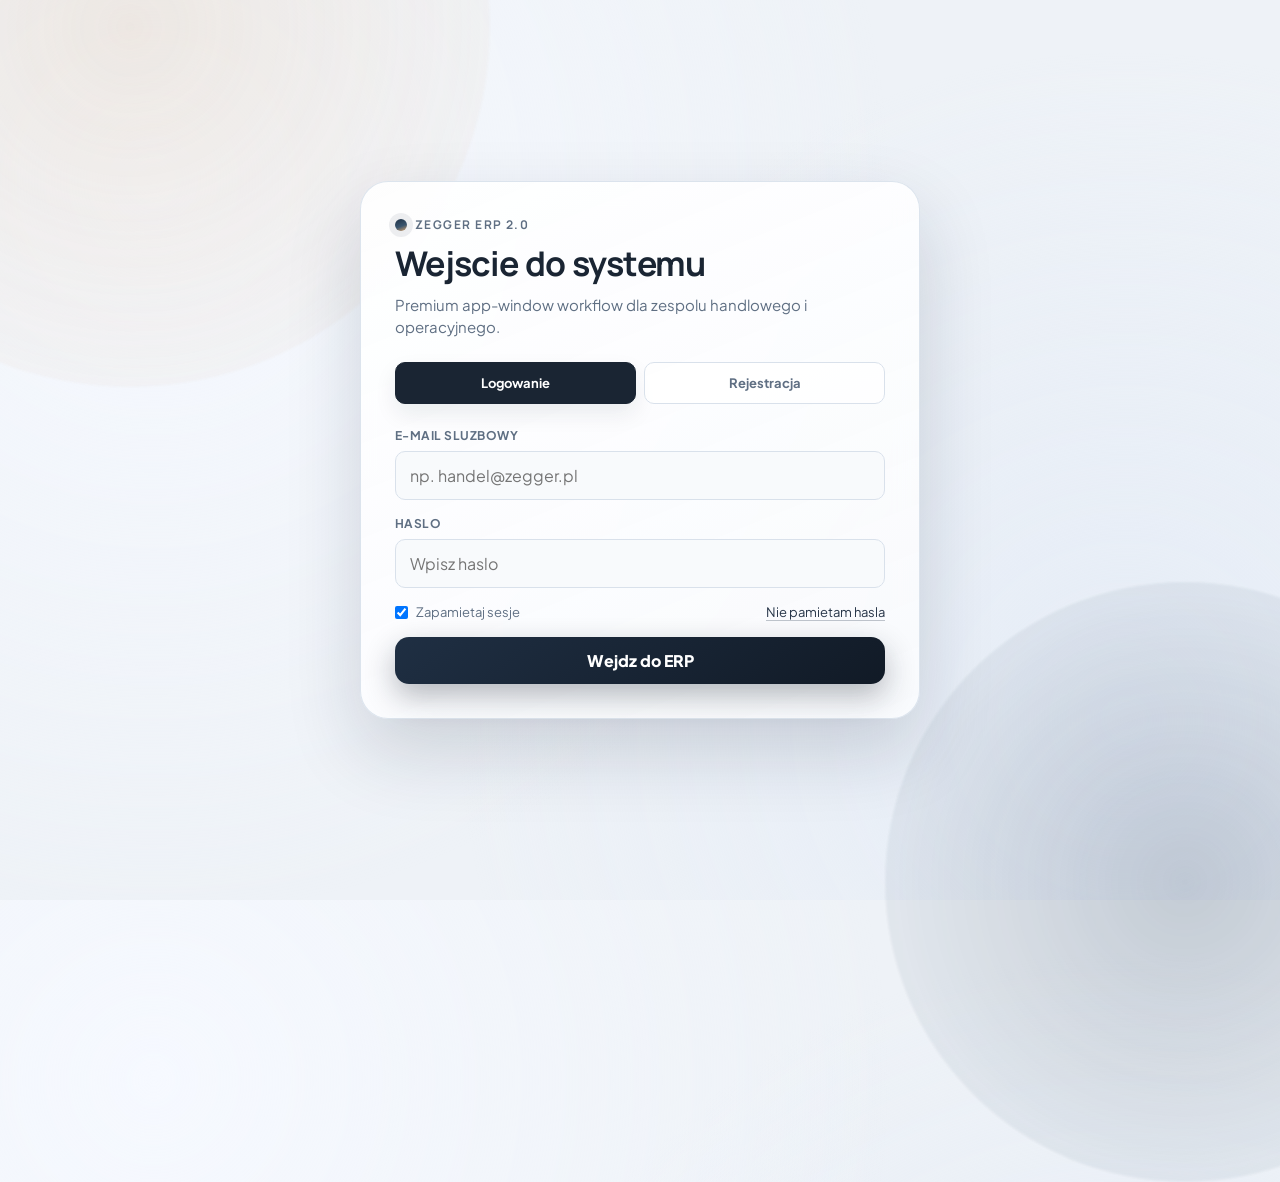
==== prototype-ui/index.html @ 4429771c "v3" ====
﻿<!doctype html>
<html lang="pl">
<head>
  <meta charset="utf-8">
  <meta name="viewport" content="width=device-width, initial-scale=1, viewport-fit=cover">
  <title>Zegger ERP 2.0 - Prototype UI</title>
  <link rel="preconnect" href="https://fonts.googleapis.com">
  <link rel="preconnect" href="https://fonts.gstatic.com" crossorigin>
  <link href="https://fonts.googleapis.com/css2?family=Manrope:wght@500;600;700;800&family=Plus+Jakarta+Sans:wght@400;500;600;700&display=swap" rel="stylesheet">
  <link rel="stylesheet" href="./assets/css/tokens.css">
  <link rel="stylesheet" href="./assets/css/prototype.css">
</head>
<body class="zgs-body">
  <main id="zgs-app" class="zgs-app">
    <section id="zgs-auth-scene" class="zgs-auth-scene" data-screen="auth">
      <div class="zgs-auth-atmosphere" aria-hidden="true">
        <span class="zgs-orb zgs-orb-a"></span>
        <span class="zgs-orb zgs-orb-b"></span>
      </div>

      <article class="zgs-auth-card" aria-label="Autoryzacja">
        <header class="zgs-auth-head">
          <div class="zgs-brand-lockup">
            <span class="zgs-brand-dot" aria-hidden="true"></span>
            <p class="zgs-brand-name">ZEGGER ERP 2.0</p>
          </div>
          <h1>Wejscie do systemu</h1>
          <p class="zgs-auth-subline">Premium app-window workflow dla zespolu handlowego i operacyjnego.</p>
        </header>

        <div class="zgs-auth-tabs" role="tablist" aria-label="Tryb autoryzacji">
          <button id="zgs-tab-login" class="zgs-tab is-active" role="tab" aria-selected="true" aria-controls="zgs-panel-login" type="button" data-auth-tab="login">Logowanie</button>
          <button id="zgs-tab-register" class="zgs-tab" role="tab" aria-selected="false" aria-controls="zgs-panel-register" type="button" data-auth-tab="register">Rejestracja</button>
        </div>

        <section id="zgs-panel-login" class="zgs-auth-panel is-active" role="tabpanel" aria-labelledby="zgs-tab-login" data-auth-panel="login">
          <form class="zgs-form" novalidate>
            <label class="zgs-field" for="zgs-login-email">
              <span>E-mail sluzbowy</span>
              <input id="zgs-login-email" name="email" type="email" autocomplete="email" placeholder="np. handel@zegger.pl">
            </label>
            <label class="zgs-field" for="zgs-login-password">
              <span>Haslo</span>
              <input id="zgs-login-password" name="password" type="password" autocomplete="current-password" placeholder="Wpisz haslo">
            </label>
            <div class="zgs-form-row">
              <label class="zgs-check" for="zgs-login-remember">
                <input id="zgs-login-remember" type="checkbox" name="remember" checked>
                <span>Zapamietaj sesje</span>
              </label>
              <a class="zgs-link" href="#" aria-disabled="true">Nie pamietam hasla</a>
            </div>
            <button class="zgs-btn zgs-btn-primary" type="button" data-go-shell="1">Wejdz do ERP</button>
          </form>
        </section>

        <section id="zgs-panel-register" class="zgs-auth-panel" role="tabpanel" aria-labelledby="zgs-tab-register" data-auth-panel="register" hidden>
          <form class="zgs-form" novalidate>
            <label class="zgs-field" for="zgs-reg-company">
              <span>Nazwa firmy</span>
              <input id="zgs-reg-company" name="company" type="text" autocomplete="organization" placeholder="Zegger Partner Sp. z o.o.">
            </label>
            <label class="zgs-field" for="zgs-reg-owner">
              <span>Osoba kontaktowa</span>
              <input id="zgs-reg-owner" name="owner" type="text" autocomplete="name" placeholder="Imie i nazwisko">
            </label>
            <label class="zgs-field" for="zgs-reg-email">
              <span>E-mail</span>
              <input id="zgs-reg-email" name="email" type="email" autocomplete="email" placeholder="biuro@firma.pl">
            </label>
            <label class="zgs-field" for="zgs-reg-password">
              <span>Haslo</span>
              <input id="zgs-reg-password" name="password" type="password" autocomplete="new-password" placeholder="Ustaw haslo">
            </label>
            <button class="zgs-btn zgs-btn-primary" type="button" data-go-shell="1">Utworz konto i wejdz</button>
          </form>
        </section>
      </article>
    </section>

    <section id="zgs-app-scene" class="zgs-app-scene" data-screen="app" hidden aria-hidden="true">
      <div class="zgs-app-atmosphere" aria-hidden="true">
        <span class="zgs-sheen zgs-sheen-a"></span>
        <span class="zgs-sheen zgs-sheen-b"></span>
      </div>

      <div class="zgs-shell-window" role="application" aria-label="Zegger ERP shell">
        <header class="zgs-shell-topbar">
          <div class="zgs-shell-left">
            <span class="zgs-shell-mark" aria-hidden="true"></span>
            <div class="zgs-shell-brand">
              <p class="zgs-shell-title">ZEGGER ERP</p>
              <p class="zgs-shell-subtitle">Workspace 2.0</p>
            </div>
          </div>

          <div class="zgs-shell-center">
            <p id="zgs-shell-breadcrumb" class="zgs-shell-breadcrumb">Launcher modulow</p>
          </div>

          <div class="zgs-shell-right">
            <button class="zgs-icon-btn" type="button" aria-label="Komunikator">
              <span aria-hidden="true">C</span>
            </button>
            <button class="zgs-icon-btn" type="button" aria-label="Powiadomienia">
              <span aria-hidden="true">N</span>
            </button>
            <button class="zgs-icon-btn" type="button" aria-label="Konto">
              <span aria-hidden="true">K</span>
            </button>
            <button class="zgs-chip-btn" type="button" data-go-auth="1">Wyloguj preview</button>
          </div>
        </header>

        <div class="zgs-shell-content">
          <section id="zgs-view-launcher" class="zgs-view is-active" data-view="launcher">
            <header class="zgs-launcher-head">
              <p class="zgs-kicker">Start pracy</p>
              <h2>Wybierz modul roboczy</h2>
              <p>Shell pozostaje kompaktowym oknem aplikacji - bez fullscreen admin dashboardu.</p>
            </header>

            <div class="zgs-launcher-grid">
              <article class="zgs-module-card is-primary">
                <p class="zgs-module-badge">Glowny</p>
                <h3>Panel Ofertowy</h3>
                <p>Referencyjne narzedzie pracy handlowca - miejsce osadzenia zachowuje proporcje premium.</p>
                <button class="zgs-module-btn" type="button" data-open-module="offer-panel">Otworz widok</button>
              </article>
              <article class="zgs-module-card is-primary">
                <p class="zgs-module-badge">Komunikacja</p>
                <h3>Komunikator</h3>
                <p>Szybki przeplyw rozmow, statusow i decyzji handlowych wewnatrz shell window.</p>
                <button class="zgs-module-btn" type="button" data-open-module="messenger">Otworz widok</button>
              </article>
              <article class="zgs-module-card is-primary">
                <p class="zgs-module-badge">Organizacja</p>
                <h3>Firma i Uzytkownicy</h3>
                <p>Zarzadzanie profilem firmy, relacjami i kontami zespolu w jednym miejscu.</p>
                <button class="zgs-module-btn" type="button" data-open-module="company-users">Otworz widok</button>
              </article>
              <article class="zgs-module-card is-primary">
                <p class="zgs-module-badge">Dane</p>
                <h3>Biblioteka Produktow</h3>
                <p>Studio danych: zrodla, status synchronizacji i wspolny katalog produktowy.</p>
                <button class="zgs-module-btn" type="button" data-open-module="product-library">Otworz widok</button>
              </article>
            </div>

            <div class="zgs-launcher-secondary">
              <article class="zgs-module-card is-secondary">
                <p class="zgs-module-badge">In-box</p>
                <h3>Powiadomienia</h3>
                <p>Timeline zdarzen i alertow zespolowych w modelu inbox.</p>
                <button class="zgs-module-btn" type="button" data-open-module="notifications">Otworz widok</button>
              </article>
              <article class="zgs-module-card is-secondary">
                <p class="zgs-module-badge">W produkcji</p>
                <h3>Zamowienia / CRM / Raporty</h3>
                <p>Moduly roadmapy sa widoczne nizej i nie konkuruja z glownymi narzedziami.</p>
                <button class="zgs-module-btn is-muted" type="button" disabled>Status roadmapy</button>
              </article>
            </div>
          </section>

          <section id="zgs-view-offer-panel" class="zgs-view" data-view="offer-panel" hidden>
            <header class="zgs-module-head">
              <button class="zgs-back-btn" type="button" data-open-view="launcher">Wroc do launchera</button>
              <div>
                <p class="zgs-kicker">Modul glowny</p>
                <h2>Panel Ofertowy - strefa osadzenia</h2>
              </div>
            </header>

            <div class="zgs-offer-layout">
              <article class="zgs-surface">
                <h3>Kontekst pracy</h3>
                <p>Tu osadzony bedzie docelowy Panel Ofertowy. W ETAPIE 1 zachowujemy tylko proporcje, rytm i premium feel.</p>
                <div class="zgs-chip-list">
                  <span class="zgs-chip">Kompaktowy workspace</span>
                  <span class="zgs-chip">Historia i pozycje obok siebie</span>
                  <span class="zgs-chip">Brak bialych scian</span>
                </div>
              </article>

              <article class="zgs-surface zgs-offer-canvas">
                <div class="zgs-offer-canvas-head">
                  <p>Panel Ofertowy</p>
                  <span>Widok referencyjny UX</span>
                </div>
                <div class="zgs-offer-canvas-grid">
                  <div class="zgs-block zgs-block-main">
                    <h4>Dobor pozycji i cennik</h4>
                    <p>Centralna przestrzen robocza z szybkim flow operacyjnym.</p>
                  </div>
                  <div class="zgs-block zgs-block-side">
                    <h4>Klient / status / historia</h4>
                    <p>Prawy panel pomocniczy z czytelnymi akcjami.</p>
                  </div>
                  <div class="zgs-block zgs-block-wide">
                    <h4>Lista pozycji i podsumowanie</h4>
                    <p>Dolna sekcja dla tabeli pozycji, podsumowan i eksportu PDF.</p>
                  </div>
                </div>
              </article>
            </div>
          </section>

          <section id="zgs-view-company-users" class="zgs-view" data-view="company-users" hidden>
            <header class="zgs-module-head">
              <button class="zgs-back-btn" type="button" data-open-view="launcher">Wroc do launchera</button>
              <div>
                <p class="zgs-kicker">Organizacja</p>
                <h2>Firma i Uzytkownicy</h2>
              </div>
            </header>

            <div class="zgs-company-grid">
              <article class="zgs-surface">
                <h3>Dane firmy</h3>
                <ul class="zgs-list">
                  <li>Nazwa: Zegger Partner Sp. z o.o.</li>
                  <li>NIP: 000-000-00-00</li>
                  <li>Adres: ul. Przemyslowa 12, Warszawa</li>
                  <li>Status: Aktywna umowa</li>
                </ul>
              </article>

              <article class="zgs-surface">
                <h3>Relacje A-B i szybkie akcje</h3>
                <ul class="zgs-list">
                  <li>Model relacji: Producent -> Partner -> Handlowiec</li>
                  <li>Rola aktualna: Administrator firmy</li>
                  <li>Akcje: Zapros uzytkownika, Powiaz firme, Ustaw role</li>
                </ul>
              </article>

              <article class="zgs-surface zgs-span-2">
                <h3>Uzytkownicy firmy</h3>
                <div class="zgs-table-wrap">
                  <table class="zgs-table" aria-label="Lista uzytkownikow">
                    <thead>
                      <tr><th>Imie i nazwisko</th><th>Rola</th><th>Status</th><th>Ostatnia aktywnosc</th></tr>
                    </thead>
                    <tbody>
                      <tr><td>Anna Kowalska</td><td>Sales Admin</td><td>Aktywny</td><td>Dzisiaj 09:14</td></tr>
                      <tr><td>Michal Lis</td><td>Handlowiec</td><td>Aktywny</td><td>Dzisiaj 08:41</td></tr>
                      <tr><td>Karolina Nowak</td><td>Handlowiec</td><td>Oczekuje</td><td>Wczoraj 15:20</td></tr>
                    </tbody>
                  </table>
                </div>
              </article>

              <article class="zgs-surface zgs-span-2">
                <h3>Wnioski o dolaczenie</h3>
                <div class="zgs-inbox-list">
                  <div class="zgs-inbox-item"><strong>Jan Wrona</strong><span>Prosi o dolaczenie do firmy jako handlowiec</span></div>
                  <div class="zgs-inbox-item"><strong>Delta Fence</strong><span>Wniosek o relacje B2B i dostep do biblioteki</span></div>
                </div>
              </article>
            </div>
          </section>

          <section id="zgs-view-product-library" class="zgs-view" data-view="product-library" hidden>
            <header class="zgs-module-head">
              <button class="zgs-back-btn" type="button" data-open-view="launcher">Wroc do launchera</button>
              <div>
                <p class="zgs-kicker">Dane</p>
                <h2>Biblioteka Produktow</h2>
              </div>
            </header>

            <div class="zgs-library-grid">
              <article class="zgs-surface">
                <h3>Zrodlo Google Sheets</h3>
                <ul class="zgs-list">
                  <li>Arkusz: Cennik_2026_Master</li>
                  <li>Ostatni sync: 10 min temu</li>
                  <li>Status: Polaczono</li>
                </ul>
              </article>

              <article class="zgs-surface">
                <h3>Katalog lokalny</h3>
                <ul class="zgs-list">
                  <li>Pozycji lokalnych: 148</li>
                  <li>Zmiany oczekujace: 6</li>
                  <li>Status: Gotowe do scalenia</li>
                </ul>
              </article>

              <article class="zgs-surface zgs-span-2">
                <h3>Merged workspace danych</h3>
                <div class="zgs-table-wrap">
                  <table class="zgs-table" aria-label="Scalona lista produktow">
                    <thead>
                      <tr><th>SKU</th><th>Nazwa</th><th>Kategoria</th><th>Cena netto</th><th>Zrodlo</th><th>Status</th></tr>
                    </thead>
                    <tbody>
                      <tr><td>OGR-3D-2500</td><td>Panel 3D 2500</td><td>Ogrodzenia</td><td>129.00</td><td>Google</td><td>Aktywny</td></tr>
                      <tr><td>SLP-60x40</td><td>Slupek 60x40</td><td>Akcesoria</td><td>38.00</td><td>Local</td><td>Do publikacji</td></tr>
                      <tr><td>RAL-7016</td><td>Lakier RAL 7016</td><td>Dodatki</td><td>12.00</td><td>Google</td><td>Aktywny</td></tr>
                    </tbody>
                  </table>
                </div>
              </article>
            </div>
          </section>

          <section id="zgs-view-messenger" class="zgs-view" data-view="messenger" hidden>
            <header class="zgs-module-head">
              <button class="zgs-back-btn" type="button" data-open-view="launcher">Wroc do launchera</button>
              <div>
                <p class="zgs-kicker">Komunikacja</p>
                <h2>Komunikator zespolowy</h2>
              </div>
            </header>

            <div class="zgs-chat-grid">
              <article class="zgs-surface">
                <h3>Rozmowy</h3>
                <ul class="zgs-chat-list">
                  <li class="is-active"><strong>Oferta #4821</strong><span>Nowy komentarz od opiekuna klienta</span></li>
                  <li><strong>Zespol handlowy</strong><span>Update cennika na poniedzialek</span></li>
                  <li><strong>Produkcja</strong><span>Termin dostawy przesuniety o 1 dzien</span></li>
                </ul>
              </article>

              <article class="zgs-surface">
                <h3>Aktywna rozmowa</h3>
                <div class="zgs-chat-thread">
                  <p><strong>Anna:</strong> Prosze potwierdzic rabat dla klienta Delta Fence.</p>
                  <p><strong>Michal:</strong> Potwierdzone - 8%, oferta gotowa do wysylki.</p>
                  <p><strong>System:</strong> PDF oferty #4821 zostal wygenerowany.</p>
                </div>
                <div class="zgs-chat-compose">Pole szybkiej odpowiedzi (prototype)</div>
              </article>
            </div>
          </section>

          <section id="zgs-view-notifications" class="zgs-view" data-view="notifications" hidden>
            <header class="zgs-module-head">
              <button class="zgs-back-btn" type="button" data-open-view="launcher">Wroc do launchera</button>
              <div>
                <p class="zgs-kicker">In-box</p>
                <h2>Centrum powiadomien</h2>
              </div>
            </header>

            <div class="zgs-notification-wrap">
              <article class="zgs-surface">
                <h3>Filtry i statusy</h3>
                <div class="zgs-chip-list">
                  <span class="zgs-chip is-active">Wszystkie</span>
                  <span class="zgs-chip">Nieprzeczytane</span>
                  <span class="zgs-chip">Oferty</span>
                  <span class="zgs-chip">Firma</span>
                  <span class="zgs-chip">System</span>
                </div>
              </article>

              <article class="zgs-surface">
                <h3>Timeline zdarzen</h3>
                <div class="zgs-inbox-list">
                  <div class="zgs-inbox-item is-unread"><strong>Oferta #4821</strong><span>Klient zaakceptowal warunki handlowe.</span></div>
                  <div class="zgs-inbox-item"><strong>Biblioteka Produktow</strong><span>Sync arkusza zakonczony powodzeniem.</span></div>
                  <div class="zgs-inbox-item"><strong>Firma i Uzytkownicy</strong><span>Nowy wniosek o dolaczenie od Jan Wrona.</span></div>
                  <div class="zgs-inbox-item"><strong>System</strong><span>Zaplanowano okno serwisowe na sobote 22:00.</span></div>
                </div>
              </article>
            </div>
          </section>
        </div>
      </div>
    </section>
  </main>

  <script src="./assets/js/mock-data.js"></script>
  <script src="./assets/js/app.js"></script>
</body>
</html>
---- prototype-ui/assets/css/tokens.css ----
﻿:root {
  --zgs-bg: #eef2f7;
  --zgs-bg-noise: radial-gradient(circle at 12% 20%, #f6f9ff 0%, rgba(246, 249, 255, 0) 55%), radial-gradient(circle at 88% 80%, #e6edf7 0%, rgba(230, 237, 247, 0) 50%);
  --zgs-window: #fbfcfe;
  --zgs-window-strong: #ffffff;
  --zgs-border: #d9e1eb;
  --zgs-border-strong: #c7d2e0;
  --zgs-text: #1a2533;
  --zgs-text-soft: #5f6f83;
  --zgs-primary: #141a23;
  --zgs-primary-soft: #273548;
  --zgs-accent: #cc9f6a;
  --zgs-success: #1b8f5b;
  --zgs-danger: #c84343;
  --zgs-shadow-lg: 0 32px 76px rgba(18, 32, 53, 0.16);
  --zgs-shadow-md: 0 16px 34px rgba(18, 32, 53, 0.1);
  --zgs-shadow-sm: 0 10px 22px rgba(18, 32, 53, 0.08);
  --zgs-radius-xl: 28px;
  --zgs-radius-lg: 20px;
  --zgs-radius-md: 14px;
  --zgs-radius-sm: 10px;
  --zgs-space-8: 8px;
  --zgs-space-12: 12px;
  --zgs-space-16: 16px;
  --zgs-space-24: 24px;
  --zgs-space-32: 32px;
  --zgs-space-40: 40px;
}
---- prototype-ui/assets/css/prototype.css ----
﻿* {
  box-sizing: border-box;
}

html,
body {
  margin: 0;
  min-height: 100%;
}

body.zgs-body {
  min-height: 100dvh;
  font-family: "Plus Jakarta Sans", "Segoe UI", Arial, sans-serif;
  color: var(--zgs-text);
  background: var(--zgs-bg-noise), var(--zgs-bg);
  overflow-x: hidden;
}

h1,
h2,
h3,
h4,
p,
ul {
  margin: 0;
}

ul {
  padding: 0;
}

a {
  color: inherit;
}

button,
input,
select,
textarea {
  font: inherit;
}

.zgs-app {
  min-height: 100dvh;
}

.zgs-auth-scene,
.zgs-app-scene {
  position: relative;
  min-height: 100dvh;
  padding: clamp(16px, 4vw, 40px);
}

.zgs-auth-scene {
  display: grid;
  place-items: center;
}

.zgs-auth-atmosphere,
.zgs-app-atmosphere {
  position: absolute;
  inset: 0;
  pointer-events: none;
}

.zgs-orb,
.zgs-sheen {
  position: absolute;
  border-radius: 999px;
  filter: blur(1px);
  opacity: 0.8;
}

.zgs-orb-a {
  width: min(64vw, 720px);
  height: min(64vw, 720px);
  left: -18vw;
  top: -26vw;
  background: radial-gradient(circle, rgba(204, 159, 106, 0.22), rgba(204, 159, 106, 0));
}

.zgs-orb-b {
  width: min(56vw, 600px);
  height: min(56vw, 600px);
  right: -16vw;
  bottom: -22vw;
  background: radial-gradient(circle, rgba(34, 55, 82, 0.26), rgba(34, 55, 82, 0));
}

.zgs-auth-card {
  position: relative;
  width: min(560px, 100%);
  padding: clamp(22px, 4vw, 34px);
  border: 1px solid rgba(217, 225, 235, 0.9);
  border-radius: var(--zgs-radius-xl);
  background: linear-gradient(158deg, rgba(255, 255, 255, 0.92), rgba(251, 252, 254, 0.86));
  backdrop-filter: blur(11px);
  box-shadow: var(--zgs-shadow-lg);
  display: grid;
  gap: var(--zgs-space-24);
}

.zgs-auth-head {
  display: grid;
  gap: var(--zgs-space-12);
}

.zgs-brand-lockup {
  display: inline-flex;
  align-items: center;
  gap: var(--zgs-space-8);
}

.zgs-brand-dot {
  width: 12px;
  height: 12px;
  border-radius: 50%;
  background: linear-gradient(160deg, #1f3146, #3a556e 58%, #d4a16d);
  box-shadow: 0 0 0 6px rgba(38, 57, 82, 0.08);
}

.zgs-brand-name {
  font-family: "Manrope", "Segoe UI", Arial, sans-serif;
  font-size: 12px;
  letter-spacing: 0.12em;
  text-transform: uppercase;
  color: var(--zgs-text-soft);
  font-weight: 700;
}

.zgs-auth-head h1 {
  font-family: "Manrope", "Segoe UI", Arial, sans-serif;
  font-size: clamp(24px, 4.8vw, 34px);
  line-height: 1.1;
  letter-spacing: -0.02em;
}

.zgs-auth-subline {
  color: var(--zgs-text-soft);
  font-size: clamp(14px, 2.8vw, 15px);
  line-height: 1.45;
}

.zgs-auth-tabs {
  display: grid;
  grid-template-columns: repeat(2, minmax(0, 1fr));
  gap: var(--zgs-space-8);
}

.zgs-tab {
  border: 1px solid var(--zgs-border);
  background: rgba(255, 255, 255, 0.72);
  color: var(--zgs-text-soft);
  padding: 12px 14px;
  border-radius: var(--zgs-radius-sm);
  font-weight: 700;
  font-size: 13px;
  cursor: pointer;
  transition: all 0.2s ease;
}

.zgs-tab.is-active {
  background: #1a2533;
  color: #ffffff;
  border-color: #1a2533;
  box-shadow: var(--zgs-shadow-sm);
}

.zgs-auth-panel {
  display: none;
}

.zgs-auth-panel.is-active {
  display: block;
}

.zgs-form {
  display: grid;
  gap: var(--zgs-space-16);
}

.zgs-field {
  display: grid;
  gap: var(--zgs-space-8);
}

.zgs-field span {
  font-size: 12px;
  color: var(--zgs-text-soft);
  font-weight: 700;
  letter-spacing: 0.04em;
  text-transform: uppercase;
}

.zgs-field input {
  width: 100%;
  min-width: 0;
  border: 1px solid var(--zgs-border);
  background: #f8fafc;
  border-radius: var(--zgs-radius-sm);
  padding: 13px 14px;
  color: var(--zgs-text);
  outline: none;
  transition: border-color 0.2s ease, box-shadow 0.2s ease;
}

.zgs-field input:focus {
  border-color: #273548;
  box-shadow: 0 0 0 4px rgba(39, 53, 72, 0.13);
}

.zgs-form-row {
  display: flex;
  justify-content: space-between;
  align-items: center;
  gap: var(--zgs-space-16);
  flex-wrap: wrap;
}

.zgs-check {
  display: inline-flex;
  align-items: center;
  gap: var(--zgs-space-8);
  color: var(--zgs-text-soft);
  font-size: 13px;
}

.zgs-check input {
  margin: 0;
}

.zgs-link {
  font-size: 13px;
  color: var(--zgs-primary-soft);
  text-decoration: none;
  border-bottom: 1px solid rgba(39, 53, 72, 0.28);
}

.zgs-btn {
  width: 100%;
  border: 0;
  border-radius: var(--zgs-radius-md);
  padding: 13px 16px;
  font-weight: 800;
  cursor: pointer;
  transition: transform 0.2s ease, box-shadow 0.2s ease, background 0.2s ease;
}

.zgs-btn:active {
  transform: translateY(1px);
}

.zgs-btn-primary {
  color: #ffffff;
  background: linear-gradient(145deg, #1f2f43, #111a26);
  box-shadow: 0 12px 30px rgba(16, 27, 40, 0.3);
}

.zgs-btn-primary:hover {
  background: linear-gradient(145deg, #25384f, #151f2d);
}

.zgs-app-scene {
  display: grid;
  place-items: center;
}

.zgs-app-scene[hidden] {
  display: none;
}

.zgs-sheen-a {
  width: min(88vw, 980px);
  height: min(88vw, 980px);
  left: -10vw;
  top: -38vw;
  background: radial-gradient(circle, rgba(20, 30, 45, 0.24), rgba(20, 30, 45, 0));
}

.zgs-sheen-b {
  width: min(70vw, 760px);
  height: min(70vw, 760px);
  right: -20vw;
  bottom: -34vw;
  background: radial-gradient(circle, rgba(204, 159, 106, 0.24), rgba(204, 159, 106, 0));
}

.zgs-shell-window {
  position: relative;
  width: min(1260px, 96vw);
  height: min(860px, 92dvh);
  border-radius: 30px;
  border: 1px solid rgba(201, 212, 225, 0.92);
  background: linear-gradient(154deg, rgba(252, 253, 255, 0.97), rgba(248, 250, 253, 0.95));
  box-shadow: var(--zgs-shadow-lg);
  overflow: hidden;
  display: flex;
  flex-direction: column;
}

.zgs-shell-topbar {
  flex: 0 0 auto;
  min-height: 74px;
  border-bottom: 1px solid rgba(201, 212, 225, 0.8);
  padding: 12px 20px;
  display: grid;
  grid-template-columns: minmax(170px, 260px) 1fr auto;
  align-items: center;
  gap: 12px;
  background: rgba(254, 255, 255, 0.76);
  backdrop-filter: blur(10px);
}

.zgs-shell-left,
.zgs-shell-right {
  display: inline-flex;
  align-items: center;
  gap: 10px;
}

.zgs-shell-mark {
  width: 14px;
  height: 14px;
  border-radius: 50%;
  background: linear-gradient(150deg, #18263a, #456180 62%, #d19f6f);
  box-shadow: 0 0 0 6px rgba(24, 38, 58, 0.09);
}

.zgs-shell-brand {
  display: grid;
  gap: 2px;
}

.zgs-shell-title {
  font-size: 12px;
  text-transform: uppercase;
  letter-spacing: 0.1em;
  color: #3f5168;
  font-weight: 800;
}

.zgs-shell-subtitle {
  font-size: 12px;
  color: #6f7f93;
  font-weight: 600;
}

.zgs-shell-center {
  min-width: 0;
}

.zgs-shell-breadcrumb {
  text-align: center;
  font-size: 13px;
  letter-spacing: 0.04em;
  text-transform: uppercase;
  color: #6b7b8f;
  white-space: nowrap;
  overflow: hidden;
  text-overflow: ellipsis;
}

.zgs-shell-right {
  justify-content: flex-end;
}

.zgs-icon-btn {
  width: 34px;
  height: 34px;
  border-radius: 10px;
  border: 1px solid rgba(193, 205, 220, 0.92);
  background: #ffffff;
  color: #3c4e64;
  display: inline-flex;
  align-items: center;
  justify-content: center;
  font-weight: 700;
  cursor: pointer;
}

.zgs-chip-btn {
  border: 1px solid rgba(193, 205, 220, 0.92);
  background: #ffffff;
  color: #3c4e64;
  border-radius: 999px;
  padding: 8px 12px;
  font-size: 12px;
  font-weight: 700;
  cursor: pointer;
}

.zgs-shell-content {
  flex: 1 1 auto;
  min-height: 0;
  overflow: auto;
  padding: 24px;
}

.zgs-view {
  display: none;
}

.zgs-view.is-active {
  display: block;
}

.zgs-kicker {
  text-transform: uppercase;
  letter-spacing: 0.1em;
  color: #7c8ca0;
  font-size: 11px;
  font-weight: 800;
}

.zgs-launcher-head {
  display: grid;
  gap: 10px;
  margin-bottom: 22px;
}

.zgs-launcher-head h2,
.zgs-module-head h2 {
  font-family: "Manrope", "Segoe UI", Arial, sans-serif;
  font-size: clamp(24px, 2.6vw, 34px);
  line-height: 1.12;
  letter-spacing: -0.02em;
}

.zgs-launcher-head p {
  color: #5f6f83;
  font-size: 14px;
  max-width: 72ch;
}

.zgs-launcher-grid {
  display: grid;
  grid-template-columns: repeat(2, minmax(0, 1fr));
  gap: 14px;
}

.zgs-launcher-secondary {
  margin-top: 14px;
  display: grid;
  grid-template-columns: repeat(2, minmax(0, 1fr));
  gap: 14px;
}

.zgs-module-card {
  border-radius: 18px;
  border: 1px solid #d4dee9;
  background: linear-gradient(160deg, #ffffff, #f8fbff);
  box-shadow: var(--zgs-shadow-sm);
  padding: 18px;
  display: grid;
  gap: 12px;
}

.zgs-module-card.is-primary {
  min-height: 190px;
}

.zgs-module-card.is-secondary {
  min-height: 154px;
}

.zgs-module-badge {
  display: inline-flex;
  width: fit-content;
  font-size: 11px;
  text-transform: uppercase;
  letter-spacing: 0.08em;
  border: 1px solid #d2dceb;
  border-radius: 999px;
  color: #6a7b91;
  padding: 4px 10px;
  font-weight: 700;
}

.zgs-module-card h3,
.zgs-surface h3 {
  font-family: "Manrope", "Segoe UI", Arial, sans-serif;
  font-size: 22px;
  line-height: 1.15;
  letter-spacing: -0.02em;
}

.zgs-module-card p,
.zgs-surface p {
  color: #5f6f83;
  font-size: 14px;
  line-height: 1.42;
}

.zgs-module-btn {
  margin-top: auto;
  width: fit-content;
  border: 0;
  border-radius: 11px;
  background: #172332;
  color: #ffffff;
  font-size: 13px;
  font-weight: 700;
  padding: 10px 14px;
  cursor: pointer;
}

.zgs-module-btn.is-muted {
  background: #d3dbe6;
  color: #5f6f83;
  cursor: not-allowed;
}

.zgs-module-head {
  display: flex;
  align-items: center;
  gap: 16px;
  flex-wrap: wrap;
  margin-bottom: 14px;
}

.zgs-back-btn {
  border: 1px solid #cfdae8;
  background: #ffffff;
  color: #304157;
  border-radius: 11px;
  padding: 9px 12px;
  font-size: 13px;
  font-weight: 700;
  cursor: pointer;
}

.zgs-surface {
  border-radius: 18px;
  border: 1px solid #d4dee9;
  background: linear-gradient(160deg, #ffffff, #f8fbff);
  box-shadow: var(--zgs-shadow-sm);
  padding: 18px;
  display: grid;
  gap: 12px;
}

.zgs-chip-list {
  display: flex;
  gap: 8px;
  flex-wrap: wrap;
}

.zgs-chip {
  border: 1px solid #d2dceb;
  border-radius: 999px;
  color: #5f6f83;
  font-size: 12px;
  font-weight: 700;
  padding: 5px 10px;
  background: #ffffff;
}

.zgs-chip.is-active {
  background: #162233;
  border-color: #162233;
  color: #ffffff;
}

.zgs-offer-layout,
.zgs-company-grid,
.zgs-library-grid,
.zgs-chat-grid,
.zgs-notification-wrap {
  display: grid;
  gap: 14px;
}

.zgs-offer-layout,
.zgs-company-grid,
.zgs-library-grid {
  grid-template-columns: repeat(2, minmax(0, 1fr));
}

.zgs-chat-grid {
  grid-template-columns: minmax(220px, 0.8fr) minmax(0, 1.4fr);
}

.zgs-span-2 {
  grid-column: span 2;
}

.zgs-offer-canvas {
  gap: 14px;
}

.zgs-offer-canvas-head {
  display: flex;
  justify-content: space-between;
  align-items: center;
  gap: 12px;
  flex-wrap: wrap;
}

.zgs-offer-canvas-head p {
  font-family: "Manrope", "Segoe UI", Arial, sans-serif;
  color: #1c2a3d;
  font-size: 20px;
  font-weight: 800;
}

.zgs-offer-canvas-head span {
  color: #708097;
  font-size: 12px;
  text-transform: uppercase;
  letter-spacing: 0.06em;
}

.zgs-offer-canvas-grid {
  display: grid;
  grid-template-columns: 1.4fr 1fr;
  gap: 10px;
}

.zgs-block {
  border-radius: 14px;
  border: 1px solid #d4deeb;
  background: #ffffff;
  padding: 14px;
  display: grid;
  gap: 8px;
}

.zgs-block h4 {
  font-family: "Manrope", "Segoe UI", Arial, sans-serif;
  font-size: 17px;
  line-height: 1.2;
}

.zgs-block p {
  font-size: 13px;
}

.zgs-block-wide {
  grid-column: span 2;
}

.zgs-list {
  list-style: none;
  display: grid;
  gap: 9px;
}

.zgs-list li {
  font-size: 14px;
  color: #4f6178;
  line-height: 1.36;
}

.zgs-table-wrap {
  overflow: auto;
}

.zgs-table {
  width: 100%;
  border-collapse: collapse;
  min-width: 680px;
}

.zgs-table th,
.zgs-table td {
  text-align: left;
  border-bottom: 1px solid #d9e2ef;
  padding: 10px 8px;
  font-size: 13px;
}

.zgs-table th {
  color: #5d6f85;
  text-transform: uppercase;
  letter-spacing: 0.05em;
  font-size: 11px;
}

.zgs-inbox-list {
  display: grid;
  gap: 8px;
}

.zgs-inbox-item {
  border: 1px solid #d6e0ed;
  border-radius: 12px;
  background: #ffffff;
  padding: 11px 12px;
  display: grid;
  gap: 5px;
}

.zgs-inbox-item strong {
  font-size: 13px;
}

.zgs-inbox-item span {
  color: #5e6f84;
  font-size: 13px;
  line-height: 1.35;
}

.zgs-inbox-item.is-unread {
  border-color: #9db0c8;
  background: #f3f8ff;
}

.zgs-chat-list {
  list-style: none;
  display: grid;
  gap: 8px;
}

.zgs-chat-list li {
  border: 1px solid #d6e0ed;
  border-radius: 12px;
  background: #ffffff;
  padding: 11px 12px;
  display: grid;
  gap: 5px;
}

.zgs-chat-list li strong {
  font-size: 13px;
}

.zgs-chat-list li span {
  color: #5e6f84;
  font-size: 13px;
  line-height: 1.35;
}

.zgs-chat-list li.is-active {
  border-color: #9db0c8;
  background: #f3f8ff;
}

.zgs-chat-thread {
  border: 1px solid #d6e0ed;
  border-radius: 12px;
  background: #ffffff;
  padding: 12px;
  display: grid;
  gap: 9px;
}

.zgs-chat-thread p {
  font-size: 13px;
  color: #4f6178;
}

.zgs-chat-compose {
  border: 1px dashed #c9d5e5;
  border-radius: 12px;
  padding: 11px 12px;
  color: #73839a;
  font-size: 13px;
}

@media (max-width: 980px) {
  .zgs-shell-topbar {
    grid-template-columns: 1fr;
    align-items: start;
    gap: 10px;
    padding: 14px;
  }

  .zgs-shell-center {
    order: 3;
  }

  .zgs-shell-right {
    justify-content: flex-start;
    flex-wrap: wrap;
  }

  .zgs-shell-breadcrumb {
    text-align: left;
  }

  .zgs-shell-content {
    padding: 14px;
  }

  .zgs-launcher-grid,
  .zgs-launcher-secondary,
  .zgs-offer-layout,
  .zgs-company-grid,
  .zgs-library-grid,
  .zgs-chat-grid,
  .zgs-notification-wrap {
    grid-template-columns: 1fr;
  }

  .zgs-span-2,
  .zgs-block-wide {
    grid-column: auto;
  }

  .zgs-offer-canvas-grid {
    grid-template-columns: 1fr;
  }
}

@media (max-width: 780px) {
  .zgs-auth-scene {
    align-items: start;
    padding: 16px;
    padding-top: max(16px, env(safe-area-inset-top));
    padding-bottom: max(16px, env(safe-area-inset-bottom));
  }

  .zgs-auth-card {
    width: 100%;
    border-radius: 20px;
    gap: var(--zgs-space-16);
    padding: 18px;
  }

  .zgs-auth-head h1 {
    font-size: 26px;
  }

  .zgs-auth-tabs {
    grid-template-columns: 1fr;
  }

  .zgs-form-row {
    align-items: flex-start;
    flex-direction: column;
  }

  .zgs-link {
    align-self: flex-start;
  }
}

@media (max-width: 720px) {
  .zgs-app-scene {
    padding: 0;
  }

  .zgs-shell-window {
    width: 100%;
    height: 100dvh;
    border-radius: 0;
    border-left: 0;
    border-right: 0;
  }

  .zgs-shell-content {
    padding: 12px;
    padding-bottom: max(14px, env(safe-area-inset-bottom));
  }

  .zgs-launcher-head h2,
  .zgs-module-head h2 {
    font-size: 28px;
  }

  .zgs-module-card h3,
  .zgs-surface h3 {
    font-size: 20px;
  }

  .zgs-module-btn {
    width: 100%;
    text-align: center;
  }

  .zgs-back-btn {
    width: 100%;
  }

  .zgs-table {
    min-width: 560px;
  }
}

@media (prefers-reduced-motion: reduce) {
  .zgs-btn,
  .zgs-tab,
  .zgs-field input,
  .zgs-module-btn,
  .zgs-back-btn {
    transition: none;
  }
}
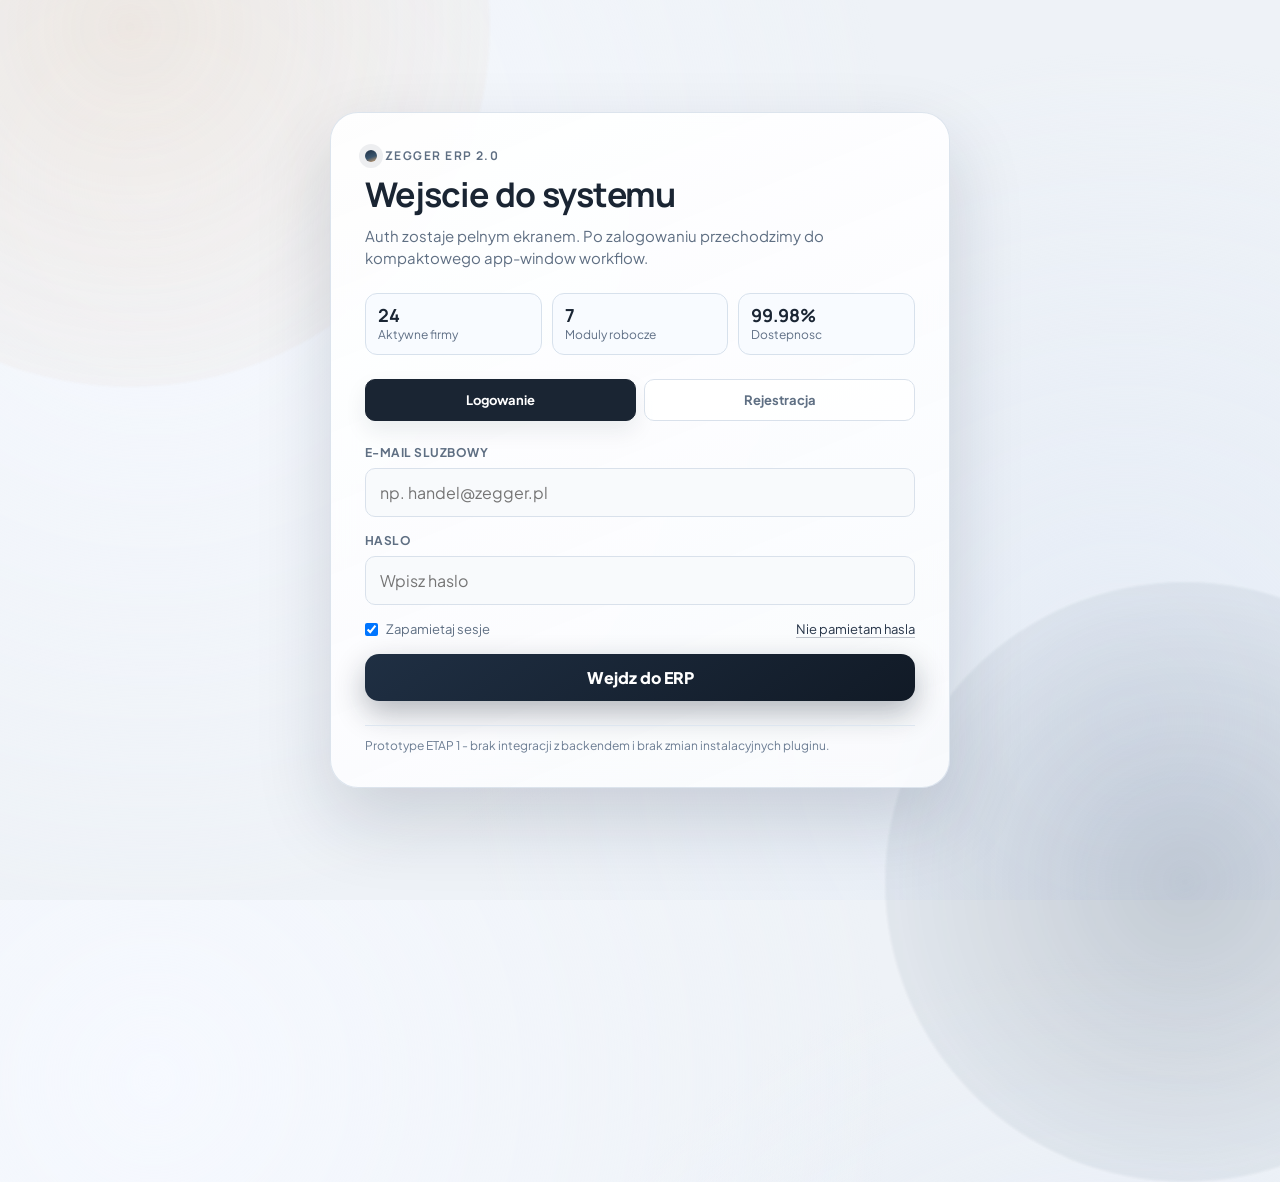
==== commit 4f813054: "v4" ====
--- a/prototype-ui/index.html
+++ b/prototype-ui/index.html
@@ -1,4 +1,4 @@
-﻿<!doctype html>
+<!doctype html>
 <html lang="pl">
 <head>
   <meta charset="utf-8">
@@ -25,8 +25,23 @@
             <p class="zgs-brand-name">ZEGGER ERP 2.0</p>
           </div>
           <h1>Wejscie do systemu</h1>
-          <p class="zgs-auth-subline">Premium app-window workflow dla zespolu handlowego i operacyjnego.</p>
+          <p class="zgs-auth-subline">Auth zostaje pelnym ekranem. Po zalogowaniu przechodzimy do kompaktowego app-window workflow.</p>
         </header>
+
+        <div class="zgs-auth-meta" aria-label="Kontekst systemu">
+          <article class="zgs-auth-meta-item">
+            <strong>24</strong>
+            <span>Aktywne firmy</span>
+          </article>
+          <article class="zgs-auth-meta-item">
+            <strong>7</strong>
+            <span>Moduly robocze</span>
+          </article>
+          <article class="zgs-auth-meta-item">
+            <strong>99.98%</strong>
+            <span>Dostepnosc</span>
+          </article>
+        </div>
 
         <div class="zgs-auth-tabs" role="tablist" aria-label="Tryb autoryzacji">
           <button id="zgs-tab-login" class="zgs-tab is-active" role="tab" aria-selected="true" aria-controls="zgs-panel-login" type="button" data-auth-tab="login">Logowanie</button>
@@ -75,6 +90,8 @@
             <button class="zgs-btn zgs-btn-primary" type="button" data-go-shell="1">Utworz konto i wejdz</button>
           </form>
         </section>
+
+        <p class="zgs-auth-footnote">Prototype ETAP 1 - brak integracji z backendem i brak zmian instalacyjnych pluginu.</p>
       </article>
     </section>
 
@@ -90,23 +107,24 @@
             <span class="zgs-shell-mark" aria-hidden="true"></span>
             <div class="zgs-shell-brand">
               <p class="zgs-shell-title">ZEGGER ERP</p>
-              <p class="zgs-shell-subtitle">Workspace 2.0</p>
+              <p class="zgs-shell-subtitle">Workspace 2.0 / Prototype</p>
             </div>
           </div>
 
           <div class="zgs-shell-center">
             <p id="zgs-shell-breadcrumb" class="zgs-shell-breadcrumb">Launcher modulow</p>
+            <p class="zgs-shell-context">Kompaktowe app-window, bez fullscreen admin dashboardu.</p>
           </div>
 
           <div class="zgs-shell-right">
-            <button class="zgs-icon-btn" type="button" aria-label="Komunikator">
-              <span aria-hidden="true">C</span>
+            <button class="zgs-icon-btn" type="button" aria-label="Komunikator" data-open-module="messenger">
+              <span aria-hidden="true">M</span>
             </button>
-            <button class="zgs-icon-btn" type="button" aria-label="Powiadomienia">
-              <span aria-hidden="true">N</span>
+            <button class="zgs-icon-btn" type="button" aria-label="Powiadomienia" data-open-module="notifications">
+              <span aria-hidden="true">P</span>
             </button>
-            <button class="zgs-icon-btn" type="button" aria-label="Konto">
-              <span aria-hidden="true">K</span>
+            <button class="zgs-icon-btn" type="button" aria-label="Firma i Uzytkownicy" data-open-module="company-users">
+              <span aria-hidden="true">U</span>
             </button>
             <button class="zgs-chip-btn" type="button" data-go-auth="1">Wyloguj preview</button>
           </div>
@@ -117,49 +135,87 @@
             <header class="zgs-launcher-head">
               <p class="zgs-kicker">Start pracy</p>
               <h2>Wybierz modul roboczy</h2>
-              <p>Shell pozostaje kompaktowym oknem aplikacji - bez fullscreen admin dashboardu.</p>
-            </header>
-
-            <div class="zgs-launcher-grid">
-              <article class="zgs-module-card is-primary">
-                <p class="zgs-module-badge">Glowny</p>
-                <h3>Panel Ofertowy</h3>
-                <p>Referencyjne narzedzie pracy handlowca - miejsce osadzenia zachowuje proporcje premium.</p>
-                <button class="zgs-module-btn" type="button" data-open-module="offer-panel">Otworz widok</button>
-              </article>
-              <article class="zgs-module-card is-primary">
-                <p class="zgs-module-badge">Komunikacja</p>
-                <h3>Komunikator</h3>
-                <p>Szybki przeplyw rozmow, statusow i decyzji handlowych wewnatrz shell window.</p>
-                <button class="zgs-module-btn" type="button" data-open-module="messenger">Otworz widok</button>
-              </article>
-              <article class="zgs-module-card is-primary">
-                <p class="zgs-module-badge">Organizacja</p>
-                <h3>Firma i Uzytkownicy</h3>
-                <p>Zarzadzanie profilem firmy, relacjami i kontami zespolu w jednym miejscu.</p>
-                <button class="zgs-module-btn" type="button" data-open-module="company-users">Otworz widok</button>
-              </article>
-              <article class="zgs-module-card is-primary">
-                <p class="zgs-module-badge">Dane</p>
-                <h3>Biblioteka Produktow</h3>
-                <p>Studio danych: zrodla, status synchronizacji i wspolny katalog produktowy.</p>
-                <button class="zgs-module-btn" type="button" data-open-module="product-library">Otworz widok</button>
-              </article>
-            </div>
-
-            <div class="zgs-launcher-secondary">
-              <article class="zgs-module-card is-secondary">
-                <p class="zgs-module-badge">In-box</p>
-                <h3>Powiadomienia</h3>
-                <p>Timeline zdarzen i alertow zespolowych w modelu inbox.</p>
-                <button class="zgs-module-btn" type="button" data-open-module="notifications">Otworz widok</button>
-              </article>
-              <article class="zgs-module-card is-secondary">
-                <p class="zgs-module-badge">W produkcji</p>
-                <h3>Zamowienia / CRM / Raporty</h3>
-                <p>Moduly roadmapy sa widoczne nizej i nie konkuruja z glownymi narzedziami.</p>
-                <button class="zgs-module-btn is-muted" type="button" disabled>Status roadmapy</button>
-              </article>
+              <p>Launcher jest czytelny i gotowy pod realny rytm pracy. Panel Ofertowy pozostaje istniejacym modulem legacy.</p>
+              <div class="zgs-launcher-pills">
+                <span class="zgs-chip is-active">5 modulow aktywnych</span>
+                <span class="zgs-chip">2 moduly roadmapy</span>
+                <span class="zgs-chip">Tryb: dzien roboczy</span>
+              </div>
+            </header>
+
+            <div class="zgs-launcher-layout">
+              <div class="zgs-launcher-main">
+                <div class="zgs-launcher-grid">
+                  <article class="zgs-module-card is-primary">
+                    <p class="zgs-module-badge">Glowny</p>
+                    <h3>Panel Ofertowy</h3>
+                    <p>Legacy modul roboczy do zachowania 1:1. W ETAPIE 2 osadzamy go bez zmian logiki i flow.</p>
+                    <ul class="zgs-mini-list">
+                      <li>Kalkulacje i pozycje ofertowe</li>
+                      <li>PDF i historia operacji</li>
+                    </ul>
+                    <button class="zgs-module-btn" type="button" data-open-module="offer-panel">Otworz widok</button>
+                  </article>
+
+                  <article class="zgs-module-card is-primary">
+                    <p class="zgs-module-badge">Komunikacja</p>
+                    <h3>Komunikator</h3>
+                    <p>Rozmowy osadzone blisko procesu ofertowego i decyzji zespolu handlowego.</p>
+                    <ul class="zgs-mini-list">
+                      <li>Watki oferty i statusy</li>
+                      <li>Szybkie decyzje operacyjne</li>
+                    </ul>
+                    <button class="zgs-module-btn" type="button" data-open-module="messenger">Otworz widok</button>
+                  </article>
+
+                  <article class="zgs-module-card is-primary">
+                    <p class="zgs-module-badge">Organizacja</p>
+                    <h3>Firma i Uzytkownicy</h3>
+                    <p>Relacje A-B, role i onboarding zespolu w jednym module administracyjnym.</p>
+                    <ul class="zgs-mini-list">
+                      <li>Profile firm i relacje</li>
+                      <li>Role, uprawnienia, zaproszenia</li>
+                    </ul>
+                    <button class="zgs-module-btn" type="button" data-open-module="company-users">Otworz widok</button>
+                  </article>
+
+                  <article class="zgs-module-card is-primary">
+                    <p class="zgs-module-badge">Dane</p>
+                    <h3>Biblioteka Produktow</h3>
+                    <p>Kontrola zrodel danych, synchronizacji i gotowosci katalogu do pracy handlowej.</p>
+                    <ul class="zgs-mini-list">
+                      <li>Google Sheets + lokalny katalog</li>
+                      <li>Scalanie i publikacja zmian</li>
+                    </ul>
+                    <button class="zgs-module-btn" type="button" data-open-module="product-library">Otworz widok</button>
+                  </article>
+                </div>
+              </div>
+
+              <aside class="zgs-launcher-side">
+                <article class="zgs-surface zgs-launcher-panel">
+                  <h3>Dzisiaj</h3>
+                  <div class="zgs-inbox-list">
+                    <div class="zgs-inbox-item is-unread"><strong>2 oferty wymagaja decyzji</strong><span>Priorytet: Delta Fence, Nova Garden</span></div>
+                    <div class="zgs-inbox-item"><strong>Biblioteka Produktow</strong><span>Sync zakonczony, 6 zmian do zatwierdzenia</span></div>
+                    <div class="zgs-inbox-item"><strong>Nowe zaproszenie</strong><span>Jan Wrona chce dolaczyc do firmy</span></div>
+                  </div>
+                </article>
+
+                <article class="zgs-module-card is-secondary">
+                  <p class="zgs-module-badge">In-box</p>
+                  <h3>Powiadomienia</h3>
+                  <p>Timeline zdarzen i alertow operacyjnych w modelu inbox.</p>
+                  <button class="zgs-module-btn" type="button" data-open-module="notifications">Otworz widok</button>
+                </article>
+
+                <article class="zgs-module-card is-secondary">
+                  <p class="zgs-module-badge">Roadmapa</p>
+                  <h3>Zamowienia / CRM / Raporty</h3>
+                  <p>Moduly kolejnego etapu, widoczne bez dominacji nad glownym workflow.</p>
+                  <button class="zgs-module-btn is-muted" type="button" disabled>Status roadmapy</button>
+                </article>
+              </aside>
             </div>
           </section>
 
@@ -174,32 +230,32 @@
 
             <div class="zgs-offer-layout">
               <article class="zgs-surface">
-                <h3>Kontekst pracy</h3>
-                <p>Tu osadzony bedzie docelowy Panel Ofertowy. W ETAPIE 1 zachowujemy tylko proporcje, rytm i premium feel.</p>
+                <h3>Zasada ETAPU 2</h3>
+                <p>Panel Ofertowy pozostaje istniejacym modulem legacy 1:1. Nie przebudowujemy jego wnetrza - dostarczamy tylko poprawne osadzenie w nowym shellu.</p>
                 <div class="zgs-chip-list">
-                  <span class="zgs-chip">Kompaktowy workspace</span>
-                  <span class="zgs-chip">Historia i pozycje obok siebie</span>
-                  <span class="zgs-chip">Brak bialych scian</span>
+                  <span class="zgs-chip">Bez przepisywania UX legacy</span>
+                  <span class="zgs-chip">Bez wrappera technicznego w ETAPIE 1</span>
+                  <span class="zgs-chip">Sprawdzamy tylko proporcje i rytm</span>
                 </div>
               </article>
 
               <article class="zgs-surface zgs-offer-canvas">
                 <div class="zgs-offer-canvas-head">
-                  <p>Panel Ofertowy</p>
-                  <span>Widok referencyjny UX</span>
+                  <p>Legacy Panel Ofertowy</p>
+                  <span>Miejsce osadzenia 1:1</span>
                 </div>
                 <div class="zgs-offer-canvas-grid">
                   <div class="zgs-block zgs-block-main">
-                    <h4>Dobor pozycji i cennik</h4>
-                    <p>Centralna przestrzen robocza z szybkim flow operacyjnym.</p>
+                    <h4>Strefa glowna modulu</h4>
+                    <p>Docelowo trafia tu obecny dzialajacy Panel Ofertowy bez przebudowy zawartosci.</p>
                   </div>
                   <div class="zgs-block zgs-block-side">
-                    <h4>Klient / status / historia</h4>
-                    <p>Prawy panel pomocniczy z czytelnymi akcjami.</p>
+                    <h4>Prawy panel kontekstowy</h4>
+                    <p>Slot pod klienta, status, historie i akcje legacy.</p>
                   </div>
                   <div class="zgs-block zgs-block-wide">
-                    <h4>Lista pozycji i podsumowanie</h4>
-                    <p>Dolna sekcja dla tabeli pozycji, podsumowan i eksportu PDF.</p>
+                    <h4>Dolna sekcja robocza</h4>
+                    <p>Miejsce na tabele pozycji, podsumowania i eksport PDF zgodnie z obecnym workflow.</p>
                   </div>
                 </div>
               </article>
@@ -215,6 +271,12 @@
               </div>
             </header>
 
+            <div class="zgs-kpi-strip">
+              <article class="zgs-kpi-card"><strong>14</strong><span>Aktywni uzytkownicy</span></article>
+              <article class="zgs-kpi-card"><strong>3</strong><span>Wnioski oczekujace</span></article>
+              <article class="zgs-kpi-card"><strong>2</strong><span>Relacje B2B do review</span></article>
+            </div>
+
             <div class="zgs-company-grid">
               <article class="zgs-surface">
                 <h3>Dane firmy</h3>
@@ -222,40 +284,48 @@
                   <li>Nazwa: Zegger Partner Sp. z o.o.</li>
                   <li>NIP: 000-000-00-00</li>
                   <li>Adres: ul. Przemyslowa 12, Warszawa</li>
-                  <li>Status: Aktywna umowa</li>
-                </ul>
-              </article>
-
-              <article class="zgs-surface">
-                <h3>Relacje A-B i szybkie akcje</h3>
+                  <li>Status umowy: Aktywna</li>
+                </ul>
+              </article>
+
+              <article class="zgs-surface">
+                <h3>Role i relacje</h3>
                 <ul class="zgs-list">
-                  <li>Model relacji: Producent -> Partner -> Handlowiec</li>
+                  <li>Model: Producent -> Partner -> Handlowiec</li>
                   <li>Rola aktualna: Administrator firmy</li>
-                  <li>Akcje: Zapros uzytkownika, Powiaz firme, Ustaw role</li>
+                  <li>Powiazane firmy: Delta Fence, Nova Garden</li>
                 </ul>
               </article>
 
               <article class="zgs-surface zgs-span-2">
-                <h3>Uzytkownicy firmy</h3>
+                <h3>Zespol i dostepy</h3>
                 <div class="zgs-table-wrap">
                   <table class="zgs-table" aria-label="Lista uzytkownikow">
                     <thead>
-                      <tr><th>Imie i nazwisko</th><th>Rola</th><th>Status</th><th>Ostatnia aktywnosc</th></tr>
+                      <tr><th>Imie i nazwisko</th><th>Rola</th><th>Status</th><th>Zakres</th><th>Ostatnia aktywnosc</th></tr>
                     </thead>
                     <tbody>
-                      <tr><td>Anna Kowalska</td><td>Sales Admin</td><td>Aktywny</td><td>Dzisiaj 09:14</td></tr>
-                      <tr><td>Michal Lis</td><td>Handlowiec</td><td>Aktywny</td><td>Dzisiaj 08:41</td></tr>
-                      <tr><td>Karolina Nowak</td><td>Handlowiec</td><td>Oczekuje</td><td>Wczoraj 15:20</td></tr>
+                      <tr><td>Anna Kowalska</td><td>Sales Admin</td><td>Aktywny</td><td>Pelny panel ofert</td><td>Dzisiaj 09:14</td></tr>
+                      <tr><td>Michal Lis</td><td>Handlowiec</td><td>Aktywny</td><td>Oferty i komunikator</td><td>Dzisiaj 08:41</td></tr>
+                      <tr><td>Karolina Nowak</td><td>Handlowiec</td><td>Oczekuje</td><td>Weryfikacja konta</td><td>Wczoraj 15:20</td></tr>
                     </tbody>
                   </table>
                 </div>
               </article>
 
-              <article class="zgs-surface zgs-span-2">
+              <article class="zgs-surface">
+                <h3>Kolejka akcji</h3>
+                <div class="zgs-inbox-list">
+                  <div class="zgs-inbox-item"><strong>Zapros nowego handlowca</strong><span>Przygotuj role i ograniczenia katalogu</span></div>
+                  <div class="zgs-inbox-item"><strong>Potwierdz relacje B2B</strong><span>Delta Fence czeka na dostep do biblioteki</span></div>
+                </div>
+              </article>
+
+              <article class="zgs-surface">
                 <h3>Wnioski o dolaczenie</h3>
                 <div class="zgs-inbox-list">
-                  <div class="zgs-inbox-item"><strong>Jan Wrona</strong><span>Prosi o dolaczenie do firmy jako handlowiec</span></div>
-                  <div class="zgs-inbox-item"><strong>Delta Fence</strong><span>Wniosek o relacje B2B i dostep do biblioteki</span></div>
+                  <div class="zgs-inbox-item"><strong>Jan Wrona</strong><span>Prosba o dolaczenie jako handlowiec regionalny</span></div>
+                  <div class="zgs-inbox-item"><strong>Magda Zielinska</strong><span>Prosba o role operatora katalogu</span></div>
                 </div>
               </article>
             </div>
@@ -270,13 +340,19 @@
               </div>
             </header>
 
+            <div class="zgs-kpi-strip">
+              <article class="zgs-kpi-card"><strong>1,842</strong><span>Pozycje lacznie</span></article>
+              <article class="zgs-kpi-card"><strong>6</strong><span>Zmiany do publikacji</span></article>
+              <article class="zgs-kpi-card"><strong>10 min</strong><span>Ostatni sync</span></article>
+            </div>
+
             <div class="zgs-library-grid">
               <article class="zgs-surface">
                 <h3>Zrodlo Google Sheets</h3>
                 <ul class="zgs-list">
                   <li>Arkusz: Cennik_2026_Master</li>
                   <li>Ostatni sync: 10 min temu</li>
-                  <li>Status: Polaczono</li>
+                  <li>Status: Polaczono i aktualne</li>
                 </ul>
               </article>
 
@@ -287,6 +363,17 @@
                   <li>Zmiany oczekujace: 6</li>
                   <li>Status: Gotowe do scalenia</li>
                 </ul>
+              </article>
+
+              <article class="zgs-surface zgs-span-2">
+                <h3>Pipeline danych</h3>
+                <div class="zgs-chip-list">
+                  <span class="zgs-chip is-active">Import</span>
+                  <span class="zgs-chip">Walidacja</span>
+                  <span class="zgs-chip">Scalanie</span>
+                  <span class="zgs-chip">Publikacja</span>
+                </div>
+                <p>Zmiany przechodza przez pipeline z kontrola konfliktow SKU i cen.</p>
               </article>
 
               <article class="zgs-surface zgs-span-2">
@@ -323,17 +410,35 @@
                   <li class="is-active"><strong>Oferta #4821</strong><span>Nowy komentarz od opiekuna klienta</span></li>
                   <li><strong>Zespol handlowy</strong><span>Update cennika na poniedzialek</span></li>
                   <li><strong>Produkcja</strong><span>Termin dostawy przesuniety o 1 dzien</span></li>
-                </ul>
-              </article>
-
-              <article class="zgs-surface">
-                <h3>Aktywna rozmowa</h3>
+                  <li><strong>Serwis terenowy</strong><span>Pytanie o konfiguracje slupkow</span></li>
+                </ul>
+              </article>
+
+              <article class="zgs-surface zgs-chat-main">
+                <div class="zgs-chat-header">
+                  <h3>Oferta #4821 - Delta Fence</h3>
+                  <span class="zgs-chip">Status: Wysylka PDF</span>
+                </div>
                 <div class="zgs-chat-thread">
-                  <p><strong>Anna:</strong> Prosze potwierdzic rabat dla klienta Delta Fence.</p>
-                  <p><strong>Michal:</strong> Potwierdzone - 8%, oferta gotowa do wysylki.</p>
-                  <p><strong>System:</strong> PDF oferty #4821 zostal wygenerowany.</p>
-                </div>
-                <div class="zgs-chat-compose">Pole szybkiej odpowiedzi (prototype)</div>
+                  <p class="zgs-bubble"><strong>Anna:</strong> Prosze potwierdzic rabat dla klienta Delta Fence.</p>
+                  <p class="zgs-bubble"><strong>Michal:</strong> Potwierdzone - 8%, oferta gotowa do wysylki.</p>
+                  <p class="zgs-bubble is-system"><strong>System:</strong> PDF oferty #4821 zostal wygenerowany.</p>
+                  <p class="zgs-bubble"><strong>Anna:</strong> Wysylam klientowi i oznaczam task jako zamkniety.</p>
+                </div>
+                <div class="zgs-chat-compose">
+                  <span>Pole szybkiej odpowiedzi (prototype)</span>
+                  <button class="zgs-chip-btn" type="button">Wyslij</button>
+                </div>
+              </article>
+
+              <article class="zgs-surface">
+                <h3>Kontekst sprawy</h3>
+                <ul class="zgs-list">
+                  <li>Klient: Delta Fence</li>
+                  <li>Opiekun: Anna Kowalska</li>
+                  <li>Wartosc oferty: 42 180 PLN</li>
+                  <li>Termin decyzji: dzisiaj 16:30</li>
+                </ul>
               </article>
             </div>
           </section>
@@ -357,6 +462,10 @@
                   <span class="zgs-chip">Firma</span>
                   <span class="zgs-chip">System</span>
                 </div>
+                <div class="zgs-inbox-list">
+                  <div class="zgs-inbox-item"><strong>14 powiadomien dzisiaj</strong><span>5 wymaga akcji handlowca</span></div>
+                  <div class="zgs-inbox-item"><strong>3 alerty krytyczne</strong><span>2 oferty + 1 blad synchronizacji</span></div>
+                </div>
               </article>
 
               <article class="zgs-surface">
@@ -366,6 +475,7 @@
                   <div class="zgs-inbox-item"><strong>Biblioteka Produktow</strong><span>Sync arkusza zakonczony powodzeniem.</span></div>
                   <div class="zgs-inbox-item"><strong>Firma i Uzytkownicy</strong><span>Nowy wniosek o dolaczenie od Jan Wrona.</span></div>
                   <div class="zgs-inbox-item"><strong>System</strong><span>Zaplanowano okno serwisowe na sobote 22:00.</span></div>
+                  <div class="zgs-inbox-item"><strong>Komunikator</strong><span>Zespol handlowy oznaczyl konwersacje jako pilna.</span></div>
                 </div>
               </article>
             </div>
@@ -378,4 +488,4 @@
   <script src="./assets/js/mock-data.js"></script>
   <script src="./assets/js/app.js"></script>
 </body>
-</html>
+</html>
--- a/prototype-ui/assets/css/prototype.css
+++ b/prototype-ui/assets/css/prototype.css
@@ -1,4 +1,4 @@
-﻿* {
+* {
   box-sizing: border-box;
 }
 
@@ -89,11 +89,11 @@
 
 .zgs-auth-card {
   position: relative;
-  width: min(560px, 100%);
-  padding: clamp(22px, 4vw, 34px);
+  width: min(620px, 100%);
+  padding: clamp(20px, 4vw, 34px);
   border: 1px solid rgba(217, 225, 235, 0.9);
   border-radius: var(--zgs-radius-xl);
-  background: linear-gradient(158deg, rgba(255, 255, 255, 0.92), rgba(251, 252, 254, 0.86));
+  background: linear-gradient(158deg, rgba(255, 255, 255, 0.93), rgba(251, 252, 254, 0.88));
   backdrop-filter: blur(11px);
   box-shadow: var(--zgs-shadow-lg);
   display: grid;
@@ -131,7 +131,7 @@
 .zgs-auth-head h1 {
   font-family: "Manrope", "Segoe UI", Arial, sans-serif;
   font-size: clamp(24px, 4.8vw, 34px);
-  line-height: 1.1;
+  line-height: 1.08;
   letter-spacing: -0.02em;
 }
 
@@ -139,6 +139,32 @@
   color: var(--zgs-text-soft);
   font-size: clamp(14px, 2.8vw, 15px);
   line-height: 1.45;
+}
+
+.zgs-auth-meta {
+  display: grid;
+  grid-template-columns: repeat(3, minmax(0, 1fr));
+  gap: 10px;
+}
+
+.zgs-auth-meta-item {
+  border: 1px solid #d7e1ec;
+  border-radius: 12px;
+  background: #f8fbff;
+  padding: 12px;
+  display: grid;
+  gap: 3px;
+}
+
+.zgs-auth-meta-item strong {
+  font-family: "Manrope", "Segoe UI", Arial, sans-serif;
+  font-size: 18px;
+  line-height: 1;
+}
+
+.zgs-auth-meta-item span {
+  color: #607086;
+  font-size: 12px;
 }
 
 .zgs-auth-tabs {
@@ -258,6 +284,13 @@
 
 .zgs-btn-primary:hover {
   background: linear-gradient(145deg, #25384f, #151f2d);
+}
+
+.zgs-auth-footnote {
+  color: #6c7d93;
+  font-size: 12px;
+  border-top: 1px solid #dde6f0;
+  padding-top: 12px;
 }
 
 .zgs-app-scene {
@@ -300,11 +333,11 @@
 
 .zgs-shell-topbar {
   flex: 0 0 auto;
-  min-height: 74px;
+  min-height: 78px;
   border-bottom: 1px solid rgba(201, 212, 225, 0.8);
   padding: 12px 20px;
   display: grid;
-  grid-template-columns: minmax(170px, 260px) 1fr auto;
+  grid-template-columns: minmax(170px, 250px) minmax(0, 1fr) auto;
   align-items: center;
   gap: 12px;
   background: rgba(254, 255, 255, 0.76);
@@ -347,6 +380,8 @@
 
 .zgs-shell-center {
   min-width: 0;
+  display: grid;
+  gap: 2px;
 }
 
 .zgs-shell-breadcrumb {
@@ -355,6 +390,15 @@
   letter-spacing: 0.04em;
   text-transform: uppercase;
   color: #6b7b8f;
+  white-space: nowrap;
+  overflow: hidden;
+  text-overflow: ellipsis;
+}
+
+.zgs-shell-context {
+  text-align: center;
+  color: #8796a8;
+  font-size: 12px;
   white-space: nowrap;
   overflow: hidden;
   text-overflow: ellipsis;
@@ -376,6 +420,12 @@
   justify-content: center;
   font-weight: 700;
   cursor: pointer;
+  transition: border-color 0.2s ease, box-shadow 0.2s ease;
+}
+
+.zgs-icon-btn:hover {
+  border-color: #aebfd4;
+  box-shadow: 0 8px 16px rgba(22, 36, 54, 0.08);
 }
 
 .zgs-chip-btn {
@@ -393,7 +443,7 @@
   flex: 1 1 auto;
   min-height: 0;
   overflow: auto;
-  padding: 24px;
+  padding: 22px;
 }
 
 .zgs-view {
@@ -415,13 +465,13 @@
 .zgs-launcher-head {
   display: grid;
   gap: 10px;
-  margin-bottom: 22px;
+  margin-bottom: 18px;
 }
 
 .zgs-launcher-head h2,
 .zgs-module-head h2 {
   font-family: "Manrope", "Segoe UI", Arial, sans-serif;
-  font-size: clamp(24px, 2.6vw, 34px);
+  font-size: clamp(24px, 2.4vw, 34px);
   line-height: 1.12;
   letter-spacing: -0.02em;
 }
@@ -432,14 +482,25 @@
   max-width: 72ch;
 }
 
+.zgs-launcher-pills {
+  display: flex;
+  flex-wrap: wrap;
+  gap: 8px;
+}
+
+.zgs-launcher-layout {
+  display: grid;
+  grid-template-columns: minmax(0, 1.45fr) minmax(300px, 0.95fr);
+  gap: 14px;
+}
+
+.zgs-launcher-main,
+.zgs-launcher-side {
+  display: grid;
+  gap: 14px;
+}
+
 .zgs-launcher-grid {
-  display: grid;
-  grid-template-columns: repeat(2, minmax(0, 1fr));
-  gap: 14px;
-}
-
-.zgs-launcher-secondary {
-  margin-top: 14px;
   display: grid;
   grid-template-columns: repeat(2, minmax(0, 1fr));
   gap: 14px;
@@ -456,11 +517,11 @@
 }
 
 .zgs-module-card.is-primary {
-  min-height: 190px;
+  min-height: 214px;
 }
 
 .zgs-module-card.is-secondary {
-  min-height: 154px;
+  min-height: 152px;
 }
 
 .zgs-module-badge {
@@ -479,7 +540,7 @@
 .zgs-module-card h3,
 .zgs-surface h3 {
   font-family: "Manrope", "Segoe UI", Arial, sans-serif;
-  font-size: 22px;
+  font-size: clamp(20px, 2vw, 24px);
   line-height: 1.15;
   letter-spacing: -0.02em;
 }
@@ -489,6 +550,31 @@
   color: #5f6f83;
   font-size: 14px;
   line-height: 1.42;
+}
+
+.zgs-mini-list {
+  list-style: none;
+  display: grid;
+  gap: 6px;
+}
+
+.zgs-mini-list li {
+  position: relative;
+  padding-left: 16px;
+  color: #4f6178;
+  font-size: 13px;
+  line-height: 1.35;
+}
+
+.zgs-mini-list li::before {
+  content: "";
+  position: absolute;
+  left: 0;
+  top: 8px;
+  width: 7px;
+  height: 7px;
+  border-radius: 50%;
+  background: #a9bbd0;
 }
 
 .zgs-module-btn {
@@ -508,6 +594,10 @@
   background: #d3dbe6;
   color: #5f6f83;
   cursor: not-allowed;
+}
+
+.zgs-launcher-panel {
+  min-height: 236px;
 }
 
 .zgs-module-head {
@@ -561,6 +651,33 @@
   color: #ffffff;
 }
 
+.zgs-kpi-strip {
+  display: grid;
+  grid-template-columns: repeat(3, minmax(0, 1fr));
+  gap: 12px;
+  margin-bottom: 14px;
+}
+
+.zgs-kpi-card {
+  border: 1px solid #d4dee9;
+  border-radius: 14px;
+  background: #f7fbff;
+  padding: 14px;
+  display: grid;
+  gap: 4px;
+}
+
+.zgs-kpi-card strong {
+  font-family: "Manrope", "Segoe UI", Arial, sans-serif;
+  font-size: 24px;
+  line-height: 1;
+}
+
+.zgs-kpi-card span {
+  color: #5f6f83;
+  font-size: 13px;
+}
+
 .zgs-offer-layout,
 .zgs-company-grid,
 .zgs-library-grid,
@@ -572,12 +689,13 @@
 
 .zgs-offer-layout,
 .zgs-company-grid,
-.zgs-library-grid {
+.zgs-library-grid,
+.zgs-notification-wrap {
   grid-template-columns: repeat(2, minmax(0, 1fr));
 }
 
 .zgs-chat-grid {
-  grid-template-columns: minmax(220px, 0.8fr) minmax(0, 1.4fr);
+  grid-template-columns: minmax(220px, 0.75fr) minmax(0, 1.4fr) minmax(210px, 0.65fr);
 }
 
 .zgs-span-2 {
@@ -658,7 +776,7 @@
 .zgs-table {
   width: 100%;
   border-collapse: collapse;
-  min-width: 680px;
+  min-width: 700px;
 }
 
 .zgs-table th,
@@ -705,6 +823,18 @@
   background: #f3f8ff;
 }
 
+.zgs-chat-main {
+  align-content: start;
+}
+
+.zgs-chat-header {
+  display: flex;
+  justify-content: space-between;
+  align-items: center;
+  gap: 10px;
+  flex-wrap: wrap;
+}
+
 .zgs-chat-list {
   list-style: none;
   display: grid;
@@ -744,9 +874,18 @@
   gap: 9px;
 }
 
-.zgs-chat-thread p {
+.zgs-bubble {
   font-size: 13px;
   color: #4f6178;
+  background: #f6f9fd;
+  border: 1px solid #dbe5f1;
+  border-radius: 10px;
+  padding: 9px 10px;
+}
+
+.zgs-bubble.is-system {
+  background: #eff5ff;
+  border-color: #c6d7ef;
 }
 
 .zgs-chat-compose {
@@ -755,6 +894,34 @@
   padding: 11px 12px;
   color: #73839a;
   font-size: 13px;
+  display: flex;
+  justify-content: space-between;
+  align-items: center;
+  gap: 10px;
+}
+
+@media (max-width: 1220px) {
+  .zgs-launcher-layout {
+    grid-template-columns: 1fr;
+  }
+
+  .zgs-launcher-side {
+    grid-template-columns: repeat(2, minmax(0, 1fr));
+  }
+
+  .zgs-launcher-panel {
+    grid-column: span 2;
+  }
+}
+
+@media (max-width: 1080px) {
+  .zgs-chat-grid {
+    grid-template-columns: 1fr;
+  }
+
+  .zgs-kpi-strip {
+    grid-template-columns: 1fr;
+  }
 }
 
 @media (max-width: 980px) {
@@ -774,7 +941,8 @@
     flex-wrap: wrap;
   }
 
-  .zgs-shell-breadcrumb {
+  .zgs-shell-breadcrumb,
+  .zgs-shell-context {
     text-align: left;
   }
 
@@ -783,13 +951,16 @@
   }
 
   .zgs-launcher-grid,
-  .zgs-launcher-secondary,
+  .zgs-launcher-side,
   .zgs-offer-layout,
   .zgs-company-grid,
   .zgs-library-grid,
-  .zgs-chat-grid,
   .zgs-notification-wrap {
     grid-template-columns: 1fr;
+  }
+
+  .zgs-launcher-panel {
+    grid-column: auto;
   }
 
   .zgs-span-2,
@@ -821,6 +992,10 @@
     font-size: 26px;
   }
 
+  .zgs-auth-meta {
+    grid-template-columns: 1fr;
+  }
+
   .zgs-auth-tabs {
     grid-template-columns: 1fr;
   }
@@ -848,6 +1023,29 @@
     border-right: 0;
   }
 
+  .zgs-shell-topbar {
+    padding: 10px 12px;
+    gap: 8px;
+  }
+
+  .zgs-shell-right {
+    display: grid;
+    grid-template-columns: repeat(4, minmax(0, 1fr));
+    width: 100%;
+    gap: 8px;
+  }
+
+  .zgs-shell-right .zgs-chip-btn {
+    width: 100%;
+    text-align: center;
+    padding: 8px 6px;
+  }
+
+  .zgs-icon-btn {
+    width: 100%;
+    height: 36px;
+  }
+
   .zgs-shell-content {
     padding: 12px;
     padding-bottom: max(14px, env(safe-area-inset-bottom));
@@ -855,25 +1053,62 @@
 
   .zgs-launcher-head h2,
   .zgs-module-head h2 {
-    font-size: 28px;
+    font-size: 24px;
+  }
+
+  .zgs-module-card,
+  .zgs-surface {
+    padding: 14px;
+    border-radius: 14px;
   }
 
   .zgs-module-card h3,
   .zgs-surface h3 {
-    font-size: 20px;
-  }
-
-  .zgs-module-btn {
+    font-size: 19px;
+  }
+
+  .zgs-module-card.is-primary,
+  .zgs-module-card.is-secondary {
+    min-height: 0;
+  }
+
+  .zgs-module-btn,
+  .zgs-back-btn {
     width: 100%;
     text-align: center;
   }
 
-  .zgs-back-btn {
-    width: 100%;
+  .zgs-chat-compose {
+    flex-direction: column;
+    align-items: stretch;
   }
 
   .zgs-table {
     min-width: 560px;
+  }
+}
+
+@media (max-width: 460px) {
+  .zgs-shell-context {
+    display: none;
+  }
+
+  .zgs-shell-breadcrumb {
+    font-size: 12px;
+  }
+
+  .zgs-launcher-head h2,
+  .zgs-module-head h2 {
+    font-size: 22px;
+  }
+
+  .zgs-chip {
+    font-size: 11px;
+    padding: 4px 9px;
+  }
+
+  .zgs-table {
+    min-width: 520px;
   }
 }
 
@@ -882,7 +1117,8 @@
   .zgs-tab,
   .zgs-field input,
   .zgs-module-btn,
-  .zgs-back-btn {
+  .zgs-back-btn,
+  .zgs-icon-btn {
     transition: none;
   }
-}
+}
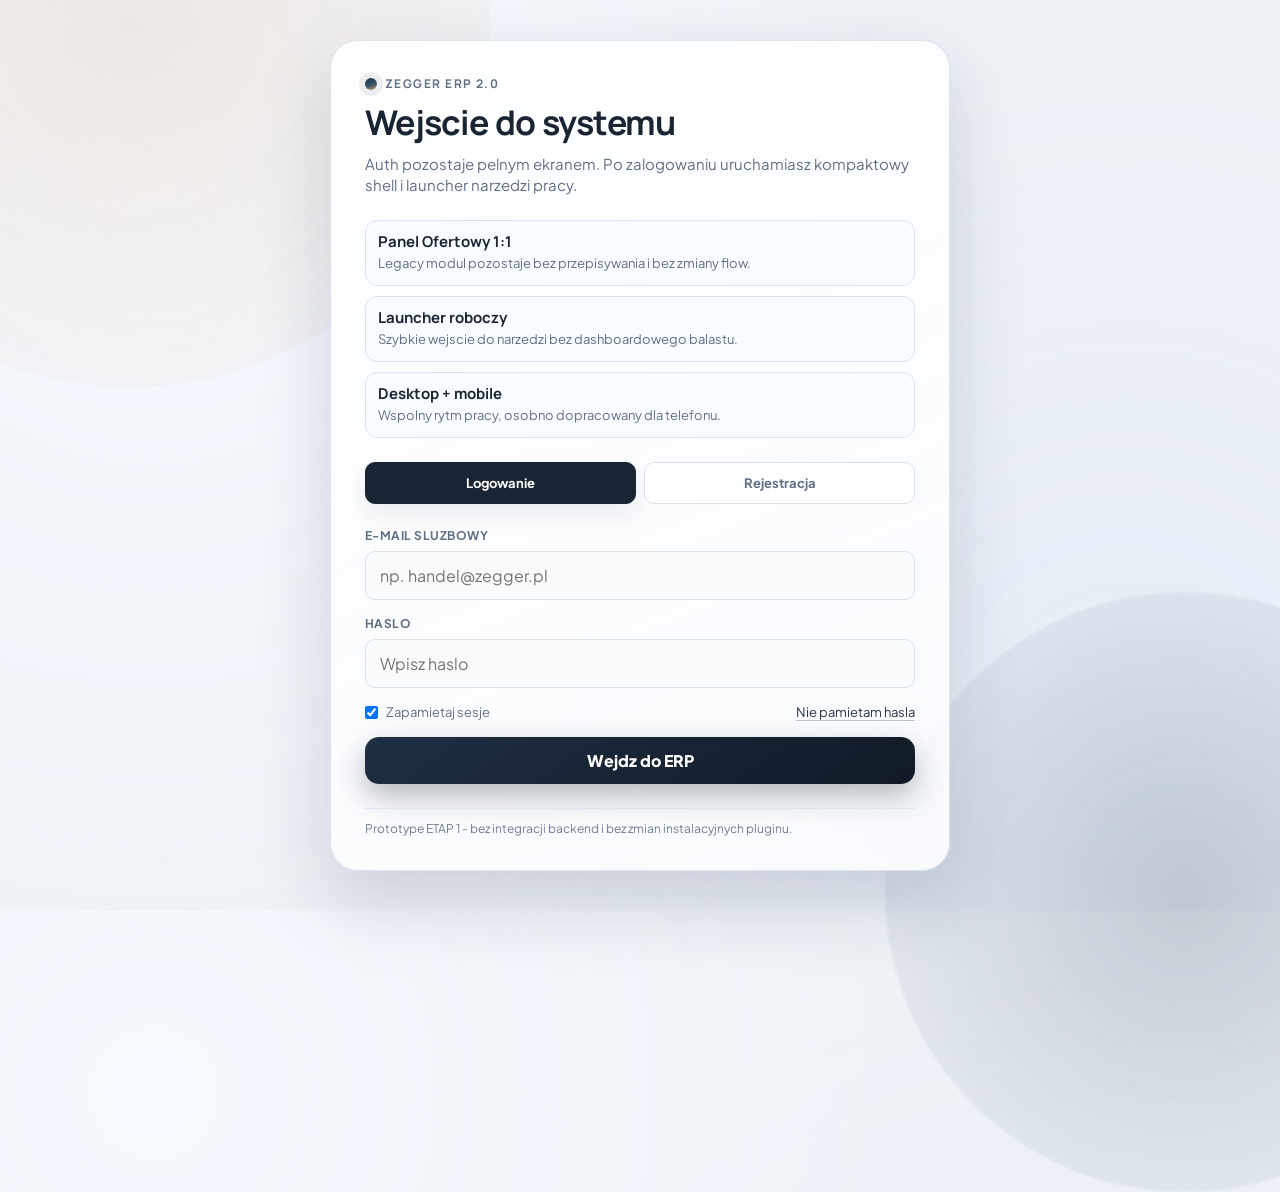
==== commit 426a5614: "v6" ====
--- a/prototype-ui/index.html
+++ b/prototype-ui/index.html
@@ -25,21 +25,21 @@
             <p class="zgs-brand-name">ZEGGER ERP 2.0</p>
           </div>
           <h1>Wejscie do systemu</h1>
-          <p class="zgs-auth-subline">Auth zostaje pelnym ekranem. Po zalogowaniu przechodzimy do kompaktowego app-window workflow.</p>
+          <p class="zgs-auth-subline">Auth pozostaje pelnym ekranem. Po zalogowaniu uruchamiasz kompaktowy shell i launcher narzedzi pracy.</p>
         </header>
 
-        <div class="zgs-auth-meta" aria-label="Kontekst systemu">
-          <article class="zgs-auth-meta-item">
-            <strong>24</strong>
-            <span>Aktywne firmy</span>
+        <div class="zgs-auth-points" aria-label="Co otrzymujesz po zalogowaniu">
+          <article class="zgs-auth-point">
+            <h3>Panel Ofertowy 1:1</h3>
+            <p>Legacy modul pozostaje bez przepisywania i bez zmiany flow.</p>
           </article>
-          <article class="zgs-auth-meta-item">
-            <strong>7</strong>
-            <span>Moduly robocze</span>
+          <article class="zgs-auth-point">
+            <h3>Launcher roboczy</h3>
+            <p>Szybkie wejscie do narzedzi bez dashboardowego balastu.</p>
           </article>
-          <article class="zgs-auth-meta-item">
-            <strong>99.98%</strong>
-            <span>Dostepnosc</span>
+          <article class="zgs-auth-point">
+            <h3>Desktop + mobile</h3>
+            <p>Wspolny rytm pracy, osobno dopracowany dla telefonu.</p>
           </article>
         </div>
 
@@ -91,7 +91,7 @@
           </form>
         </section>
 
-        <p class="zgs-auth-footnote">Prototype ETAP 1 - brak integracji z backendem i brak zmian instalacyjnych pluginu.</p>
+        <p class="zgs-auth-footnote">Prototype ETAP 1 - bez integracji backend i bez zmian instalacyjnych pluginu.</p>
       </article>
     </section>
 
@@ -107,113 +107,111 @@
             <span class="zgs-shell-mark" aria-hidden="true"></span>
             <div class="zgs-shell-brand">
               <p class="zgs-shell-title">ZEGGER ERP</p>
-              <p class="zgs-shell-subtitle">Workspace 2.0 / Prototype</p>
+              <p class="zgs-shell-subtitle">Workspace handlowy</p>
             </div>
           </div>
 
           <div class="zgs-shell-center">
             <p id="zgs-shell-breadcrumb" class="zgs-shell-breadcrumb">Launcher modulow</p>
-            <p class="zgs-shell-context">Kompaktowe app-window, bez fullscreen admin dashboardu.</p>
+            <p class="zgs-shell-context">Kompaktowe app-window. Priorytet: narzedzia pracy i szybkie decyzje.</p>
           </div>
 
           <div class="zgs-shell-right">
-            <button class="zgs-icon-btn" type="button" aria-label="Komunikator" data-open-module="messenger">
-              <span aria-hidden="true">M</span>
-            </button>
-            <button class="zgs-icon-btn" type="button" aria-label="Powiadomienia" data-open-module="notifications">
-              <span aria-hidden="true">P</span>
-            </button>
-            <button class="zgs-icon-btn" type="button" aria-label="Firma i Uzytkownicy" data-open-module="company-users">
-              <span aria-hidden="true">U</span>
-            </button>
-            <button class="zgs-chip-btn" type="button" data-go-auth="1">Wyloguj preview</button>
+            <button class="zgs-quick-btn" type="button" data-open-view="launcher">Launcher</button>
+            <button class="zgs-quick-btn" type="button" data-open-module="messenger">Komunikator</button>
+            <button class="zgs-quick-btn" type="button" data-open-module="notifications">Powiadomienia</button>
+            <button class="zgs-chip-btn" type="button" data-go-auth="1">Wyloguj</button>
           </div>
         </header>
+
+        <nav class="zgs-shell-nav" aria-label="Nawigacja modulow">
+          <button class="zgs-nav-tab" type="button" data-open-view="launcher" data-nav-target="launcher">Start</button>
+          <button class="zgs-nav-tab" type="button" data-open-module="offer-panel" data-nav-target="offer-panel">Panel Ofertowy</button>
+          <button class="zgs-nav-tab" type="button" data-open-module="company-users" data-nav-target="company-users">Firma i Uzytkownicy</button>
+          <button class="zgs-nav-tab" type="button" data-open-module="product-library" data-nav-target="product-library">Biblioteka Produktow</button>
+          <button class="zgs-nav-tab" type="button" data-open-module="messenger" data-nav-target="messenger">Komunikator</button>
+          <button class="zgs-nav-tab" type="button" data-open-module="notifications" data-nav-target="notifications">Powiadomienia</button>
+        </nav>
 
         <div class="zgs-shell-content">
           <section id="zgs-view-launcher" class="zgs-view is-active" data-view="launcher">
             <header class="zgs-launcher-head">
               <p class="zgs-kicker">Start pracy</p>
-              <h2>Wybierz modul roboczy</h2>
-              <p>Launcher jest czytelny i gotowy pod realny rytm pracy. Panel Ofertowy pozostaje istniejacym modulem legacy.</p>
+              <h2>Launcher wejscia do narzedzi</h2>
+              <p>To nie jest dashboard kart - to szybki punkt wejscia do modulow roboczych i decyzji dnia.</p>
               <div class="zgs-launcher-pills">
-                <span class="zgs-chip is-active">5 modulow aktywnych</span>
-                <span class="zgs-chip">2 moduly roadmapy</span>
-                <span class="zgs-chip">Tryb: dzien roboczy</span>
+                <span class="zgs-chip is-active">Priorytet: Oferty</span>
+                <span class="zgs-chip">Tryb: Dzien roboczy</span>
+                <span class="zgs-chip">Focus: Inbox i komunikacja</span>
               </div>
             </header>
 
-            <div class="zgs-launcher-layout">
-              <div class="zgs-launcher-main">
-                <div class="zgs-launcher-grid">
-                  <article class="zgs-module-card is-primary">
-                    <p class="zgs-module-badge">Glowny</p>
+            <div class="zgs-launcher-workbench">
+              <section class="zgs-launcher-stream" aria-label="Glowne moduly robocze">
+                <article class="zgs-launch-row">
+                  <div class="zgs-launch-row-main">
+                    <p class="zgs-module-badge">Modul glowny</p>
                     <h3>Panel Ofertowy</h3>
-                    <p>Legacy modul roboczy do zachowania 1:1. W ETAPIE 2 osadzamy go bez zmian logiki i flow.</p>
-                    <ul class="zgs-mini-list">
-                      <li>Kalkulacje i pozycje ofertowe</li>
-                      <li>PDF i historia operacji</li>
-                    </ul>
-                    <button class="zgs-module-btn" type="button" data-open-module="offer-panel">Otworz widok</button>
-                  </article>
-
-                  <article class="zgs-module-card is-primary">
+                    <p>Legacy modul 1:1. W ETAPIE 2 osadzamy go bez zmiany wygladu, logiki i flow.</p>
+                    <div class="zgs-launch-tags"><span>Kalkulacje</span><span>Pozycje</span><span>PDF</span></div>
+                  </div>
+                  <div class="zgs-launch-row-action">
+                    <button class="zgs-module-btn" type="button" data-open-module="offer-panel">Otworz</button>
+                  </div>
+                </article>
+
+                <article class="zgs-launch-row">
+                  <div class="zgs-launch-row-main">
+                    <p class="zgs-module-badge">Organizacja</p>
+                    <h3>Firma i Uzytkownicy</h3>
+                    <p>Role, relacje A-B i kontrola dostepu zespolu handlowego.</p>
+                    <div class="zgs-launch-tags"><span>Role</span><span>Relacje</span><span>Onboarding</span></div>
+                  </div>
+                  <div class="zgs-launch-row-action">
+                    <button class="zgs-module-btn" type="button" data-open-module="company-users">Otworz</button>
+                  </div>
+                </article>
+
+                <article class="zgs-launch-row">
+                  <div class="zgs-launch-row-main">
+                    <p class="zgs-module-badge">Dane</p>
+                    <h3>Biblioteka Produktow</h3>
+                    <p>Kontrola sync, scalania i publikacji katalogu produktowego.</p>
+                    <div class="zgs-launch-tags"><span>Import</span><span>Walidacja</span><span>Publikacja</span></div>
+                  </div>
+                  <div class="zgs-launch-row-action">
+                    <button class="zgs-module-btn" type="button" data-open-module="product-library">Otworz</button>
+                  </div>
+                </article>
+
+                <article class="zgs-launch-row">
+                  <div class="zgs-launch-row-main">
                     <p class="zgs-module-badge">Komunikacja</p>
                     <h3>Komunikator</h3>
-                    <p>Rozmowy osadzone blisko procesu ofertowego i decyzji zespolu handlowego.</p>
-                    <ul class="zgs-mini-list">
-                      <li>Watki oferty i statusy</li>
-                      <li>Szybkie decyzje operacyjne</li>
-                    </ul>
-                    <button class="zgs-module-btn" type="button" data-open-module="messenger">Otworz widok</button>
-                  </article>
-
-                  <article class="zgs-module-card is-primary">
-                    <p class="zgs-module-badge">Organizacja</p>
-                    <h3>Firma i Uzytkownicy</h3>
-                    <p>Relacje A-B, role i onboarding zespolu w jednym module administracyjnym.</p>
-                    <ul class="zgs-mini-list">
-                      <li>Profile firm i relacje</li>
-                      <li>Role, uprawnienia, zaproszenia</li>
-                    </ul>
-                    <button class="zgs-module-btn" type="button" data-open-module="company-users">Otworz widok</button>
-                  </article>
-
-                  <article class="zgs-module-card is-primary">
-                    <p class="zgs-module-badge">Dane</p>
-                    <h3>Biblioteka Produktow</h3>
-                    <p>Kontrola zrodel danych, synchronizacji i gotowosci katalogu do pracy handlowej.</p>
-                    <ul class="zgs-mini-list">
-                      <li>Google Sheets + lokalny katalog</li>
-                      <li>Scalanie i publikacja zmian</li>
-                    </ul>
-                    <button class="zgs-module-btn" type="button" data-open-module="product-library">Otworz widok</button>
-                  </article>
-                </div>
-              </div>
-
-              <aside class="zgs-launcher-side">
+                    <p>Szybkie watki decyzyjne i kontekst ofertowy w jednym miejscu.</p>
+                    <div class="zgs-launch-tags"><span>Watki</span><span>Statusy</span><span>Decyzje</span></div>
+                  </div>
+                  <div class="zgs-launch-row-action">
+                    <button class="zgs-module-btn" type="button" data-open-module="messenger">Otworz</button>
+                  </div>
+                </article>
+              </section>
+
+              <aside class="zgs-launcher-side" aria-label="Kontekst dnia">
                 <article class="zgs-surface zgs-launcher-panel">
-                  <h3>Dzisiaj</h3>
+                  <h3>Priorytety dzisiaj</h3>
                   <div class="zgs-inbox-list">
-                    <div class="zgs-inbox-item is-unread"><strong>2 oferty wymagaja decyzji</strong><span>Priorytet: Delta Fence, Nova Garden</span></div>
-                    <div class="zgs-inbox-item"><strong>Biblioteka Produktow</strong><span>Sync zakonczony, 6 zmian do zatwierdzenia</span></div>
-                    <div class="zgs-inbox-item"><strong>Nowe zaproszenie</strong><span>Jan Wrona chce dolaczyc do firmy</span></div>
+                    <div class="zgs-inbox-item is-unread"><strong>2 oferty wymagaja decyzji</strong><span>Delta Fence i Nova Garden czekaja na final.</span></div>
+                    <div class="zgs-inbox-item"><strong>Nowy wniosek o dolaczenie</strong><span>Jan Wrona - handlowiec regionalny.</span></div>
+                    <div class="zgs-inbox-item"><strong>Sync biblioteki zakonczony</strong><span>6 zmian oczekuje na publikacje.</span></div>
                   </div>
                 </article>
 
                 <article class="zgs-module-card is-secondary">
                   <p class="zgs-module-badge">In-box</p>
                   <h3>Powiadomienia</h3>
-                  <p>Timeline zdarzen i alertow operacyjnych w modelu inbox.</p>
-                  <button class="zgs-module-btn" type="button" data-open-module="notifications">Otworz widok</button>
-                </article>
-
-                <article class="zgs-module-card is-secondary">
-                  <p class="zgs-module-badge">Roadmapa</p>
-                  <h3>Zamowienia / CRM / Raporty</h3>
-                  <p>Moduly kolejnego etapu, widoczne bez dominacji nad glownym workflow.</p>
-                  <button class="zgs-module-btn is-muted" type="button" disabled>Status roadmapy</button>
+                  <p>Czytelne centrum alertow i wydarzen.</p>
+                  <button class="zgs-module-btn" type="button" data-open-module="notifications">Otworz</button>
                 </article>
               </aside>
             </div>
@@ -316,16 +314,16 @@
               <article class="zgs-surface">
                 <h3>Kolejka akcji</h3>
                 <div class="zgs-inbox-list">
-                  <div class="zgs-inbox-item"><strong>Zapros nowego handlowca</strong><span>Przygotuj role i ograniczenia katalogu</span></div>
-                  <div class="zgs-inbox-item"><strong>Potwierdz relacje B2B</strong><span>Delta Fence czeka na dostep do biblioteki</span></div>
+                  <div class="zgs-inbox-item"><strong>Zapros nowego handlowca</strong><span>Przygotuj role i ograniczenia katalogu.</span></div>
+                  <div class="zgs-inbox-item"><strong>Potwierdz relacje B2B</strong><span>Delta Fence czeka na dostep do biblioteki.</span></div>
                 </div>
               </article>
 
               <article class="zgs-surface">
                 <h3>Wnioski o dolaczenie</h3>
                 <div class="zgs-inbox-list">
-                  <div class="zgs-inbox-item"><strong>Jan Wrona</strong><span>Prosba o dolaczenie jako handlowiec regionalny</span></div>
-                  <div class="zgs-inbox-item"><strong>Magda Zielinska</strong><span>Prosba o role operatora katalogu</span></div>
+                  <div class="zgs-inbox-item"><strong>Jan Wrona</strong><span>Prosba o dolaczenie jako handlowiec regionalny.</span></div>
+                  <div class="zgs-inbox-item"><strong>Magda Zielinska</strong><span>Prosba o role operatora katalogu.</span></div>
                 </div>
               </article>
             </div>
@@ -404,17 +402,17 @@
             </header>
 
             <div class="zgs-chat-grid">
-              <article class="zgs-surface">
+              <article class="zgs-surface zgs-chat-pane-list">
                 <h3>Rozmowy</h3>
                 <ul class="zgs-chat-list">
-                  <li class="is-active"><strong>Oferta #4821</strong><span>Nowy komentarz od opiekuna klienta</span></li>
-                  <li><strong>Zespol handlowy</strong><span>Update cennika na poniedzialek</span></li>
-                  <li><strong>Produkcja</strong><span>Termin dostawy przesuniety o 1 dzien</span></li>
-                  <li><strong>Serwis terenowy</strong><span>Pytanie o konfiguracje slupkow</span></li>
+                  <li class="is-active"><strong>Oferta #4821</strong><span>Nowy komentarz od opiekuna klienta.</span></li>
+                  <li><strong>Zespol handlowy</strong><span>Update cennika na poniedzialek.</span></li>
+                  <li><strong>Produkcja</strong><span>Termin dostawy przesuniety o 1 dzien.</span></li>
+                  <li><strong>Serwis terenowy</strong><span>Pytanie o konfiguracje slupkow.</span></li>
                 </ul>
               </article>
 
-              <article class="zgs-surface zgs-chat-main">
+              <article class="zgs-surface zgs-chat-pane-thread">
                 <div class="zgs-chat-header">
                   <h3>Oferta #4821 - Delta Fence</h3>
                   <span class="zgs-chip">Status: Wysylka PDF</span>
@@ -429,9 +427,17 @@
                   <span>Pole szybkiej odpowiedzi (prototype)</span>
                   <button class="zgs-chip-btn" type="button">Wyslij</button>
                 </div>
-              </article>
-
-              <article class="zgs-surface">
+                <div class="zgs-chat-followup">
+                  <h4>Ostatnie decyzje</h4>
+                  <ul class="zgs-list">
+                    <li>Rabat 8% zaakceptowany przez Sales Admin.</li>
+                    <li>PDF wygenerowany i przekazany do klienta.</li>
+                    <li>Termin follow-up: dzisiaj 16:30.</li>
+                  </ul>
+                </div>
+              </article>
+
+              <article class="zgs-surface zgs-chat-pane-context">
                 <h3>Kontekst sprawy</h3>
                 <ul class="zgs-list">
                   <li>Klient: Delta Fence</li>
@@ -439,6 +445,10 @@
                   <li>Wartosc oferty: 42 180 PLN</li>
                   <li>Termin decyzji: dzisiaj 16:30</li>
                 </ul>
+                <div class="zgs-inbox-list">
+                  <div class="zgs-inbox-item"><strong>Task</strong><span>Potwierdz warunki platnosci.</span></div>
+                  <div class="zgs-inbox-item"><strong>Task</strong><span>Przekaz status do produkcji.</span></div>
+                </div>
               </article>
             </div>
           </section>
@@ -452,8 +462,8 @@
               </div>
             </header>
 
-            <div class="zgs-notification-wrap">
-              <article class="zgs-surface">
+            <div class="zgs-notification-grid">
+              <article class="zgs-surface zgs-notification-filters">
                 <h3>Filtry i statusy</h3>
                 <div class="zgs-chip-list">
                   <span class="zgs-chip is-active">Wszystkie</span>
@@ -463,24 +473,48 @@
                   <span class="zgs-chip">System</span>
                 </div>
                 <div class="zgs-inbox-list">
-                  <div class="zgs-inbox-item"><strong>14 powiadomien dzisiaj</strong><span>5 wymaga akcji handlowca</span></div>
-                  <div class="zgs-inbox-item"><strong>3 alerty krytyczne</strong><span>2 oferty + 1 blad synchronizacji</span></div>
-                </div>
-              </article>
-
-              <article class="zgs-surface">
+                  <div class="zgs-inbox-item"><strong>14 powiadomien dzisiaj</strong><span>5 wymaga akcji handlowca.</span></div>
+                  <div class="zgs-inbox-item"><strong>3 alerty krytyczne</strong><span>2 oferty + 1 blad synchronizacji.</span></div>
+                </div>
+                <div class="zgs-chat-followup zgs-notification-rules">
+                  <h4>Obieg alertow</h4>
+                  <ul class="zgs-list">
+                    <li>Oferty krytyczne trafiaja do Sales Admin i opiekuna klienta.</li>
+                    <li>Alert systemowy bez akcji zamyka sie automatycznie po 24h.</li>
+                    <li>Wnioski firmowe eskaluja sie po 8h bez odpowiedzi.</li>
+                  </ul>
+                </div>
+              </article>
+
+              <article class="zgs-surface zgs-notification-timeline">
                 <h3>Timeline zdarzen</h3>
-                <div class="zgs-inbox-list">
-                  <div class="zgs-inbox-item is-unread"><strong>Oferta #4821</strong><span>Klient zaakceptowal warunki handlowe.</span></div>
-                  <div class="zgs-inbox-item"><strong>Biblioteka Produktow</strong><span>Sync arkusza zakonczony powodzeniem.</span></div>
-                  <div class="zgs-inbox-item"><strong>Firma i Uzytkownicy</strong><span>Nowy wniosek o dolaczenie od Jan Wrona.</span></div>
-                  <div class="zgs-inbox-item"><strong>System</strong><span>Zaplanowano okno serwisowe na sobote 22:00.</span></div>
-                  <div class="zgs-inbox-item"><strong>Komunikator</strong><span>Zespol handlowy oznaczyl konwersacje jako pilna.</span></div>
+                <div class="zgs-notification-day">
+                  <h4>Dzisiaj</h4>
+                  <div class="zgs-inbox-list">
+                    <div class="zgs-inbox-item is-unread"><strong>Oferta #4821</strong><span>Klient zaakceptowal warunki handlowe.</span></div>
+                    <div class="zgs-inbox-item"><strong>Biblioteka Produktow</strong><span>Sync arkusza zakonczony powodzeniem.</span></div>
+                    <div class="zgs-inbox-item"><strong>Komunikator</strong><span>Zespol handlowy oznaczyl konwersacje jako pilna.</span></div>
+                  </div>
+                </div>
+                <div class="zgs-notification-day">
+                  <h4>Wczoraj</h4>
+                  <div class="zgs-inbox-list">
+                    <div class="zgs-inbox-item"><strong>Firma i Uzytkownicy</strong><span>Nowy wniosek o dolaczenie od Jan Wrona.</span></div>
+                    <div class="zgs-inbox-item"><strong>System</strong><span>Zaplanowano okno serwisowe na sobote 22:00.</span></div>
+                    <div class="zgs-inbox-item"><strong>Panel Ofertowy</strong><span>3 oferty oznaczone jako gotowe do wysylki.</span></div>
+                  </div>
                 </div>
               </article>
             </div>
           </section>
         </div>
+
+        <nav class="zgs-mobile-dock" aria-label="Nawigacja mobilna">
+          <button class="zgs-mobile-dock-btn" type="button" data-open-view="launcher" data-nav-target="launcher">Start</button>
+          <button class="zgs-mobile-dock-btn" type="button" data-open-module="offer-panel" data-nav-target="offer-panel">Oferty</button>
+          <button class="zgs-mobile-dock-btn" type="button" data-open-module="messenger" data-nav-target="messenger">Chat</button>
+          <button class="zgs-mobile-dock-btn" type="button" data-open-module="notifications" data-nav-target="notifications">Inbox</button>
+        </nav>
       </div>
     </section>
   </main>
--- a/prototype-ui/assets/css/prototype.css
+++ b/prototype-ui/assets/css/prototype.css
@@ -141,30 +141,30 @@
   line-height: 1.45;
 }
 
-.zgs-auth-meta {
-  display: grid;
-  grid-template-columns: repeat(3, minmax(0, 1fr));
+.zgs-auth-points {
+  display: grid;
   gap: 10px;
 }
 
-.zgs-auth-meta-item {
-  border: 1px solid #d7e1ec;
+.zgs-auth-point {
+  border: 1px solid #d8e2ee;
   border-radius: 12px;
   background: #f8fbff;
   padding: 12px;
   display: grid;
-  gap: 3px;
-}
-
-.zgs-auth-meta-item strong {
+  gap: 5px;
+}
+
+.zgs-auth-point h3 {
   font-family: "Manrope", "Segoe UI", Arial, sans-serif;
-  font-size: 18px;
-  line-height: 1;
-}
-
-.zgs-auth-meta-item span {
+  font-size: 15px;
+  line-height: 1.15;
+}
+
+.zgs-auth-point p {
   color: #607086;
-  font-size: 12px;
+  font-size: 13px;
+  line-height: 1.35;
 }
 
 .zgs-auth-tabs {
@@ -298,6 +298,7 @@
   place-items: center;
 }
 
+.zgs-auth-scene[hidden],
 .zgs-app-scene[hidden] {
   display: none;
 }
@@ -320,9 +321,9 @@
 
 .zgs-shell-window {
   position: relative;
-  width: min(1260px, 96vw);
+  width: min(1280px, 96vw);
   height: min(860px, 92dvh);
-  border-radius: 30px;
+  border-radius: 28px;
   border: 1px solid rgba(201, 212, 225, 0.92);
   background: linear-gradient(154deg, rgba(252, 253, 255, 0.97), rgba(248, 250, 253, 0.95));
   box-shadow: var(--zgs-shadow-lg);
@@ -333,14 +334,14 @@
 
 .zgs-shell-topbar {
   flex: 0 0 auto;
-  min-height: 78px;
+  min-height: 72px;
   border-bottom: 1px solid rgba(201, 212, 225, 0.8);
-  padding: 12px 20px;
-  display: grid;
-  grid-template-columns: minmax(170px, 250px) minmax(0, 1fr) auto;
+  padding: 10px 18px;
+  display: grid;
+  grid-template-columns: minmax(180px, 250px) minmax(0, 1fr) auto;
   align-items: center;
   gap: 12px;
-  background: rgba(254, 255, 255, 0.76);
+  background: rgba(254, 255, 255, 0.8);
   backdrop-filter: blur(10px);
 }
 
@@ -348,7 +349,7 @@
 .zgs-shell-right {
   display: inline-flex;
   align-items: center;
-  gap: 10px;
+  gap: 8px;
 }
 
 .zgs-shell-mark {
@@ -361,7 +362,7 @@
 
 .zgs-shell-brand {
   display: grid;
-  gap: 2px;
+  gap: 1px;
 }
 
 .zgs-shell-title {
@@ -381,7 +382,7 @@
 .zgs-shell-center {
   min-width: 0;
   display: grid;
-  gap: 2px;
+  gap: 1px;
 }
 
 .zgs-shell-breadcrumb {
@@ -408,30 +409,21 @@
   justify-content: flex-end;
 }
 
-.zgs-icon-btn {
-  width: 34px;
-  height: 34px;
-  border-radius: 10px;
-  border: 1px solid rgba(193, 205, 220, 0.92);
+.zgs-quick-btn {
+  border: 1px solid #c8d4e5;
   background: #ffffff;
-  color: #3c4e64;
-  display: inline-flex;
-  align-items: center;
-  justify-content: center;
+  color: #32455d;
+  border-radius: 999px;
+  padding: 8px 11px;
+  font-size: 12px;
   font-weight: 700;
   cursor: pointer;
-  transition: border-color 0.2s ease, box-shadow 0.2s ease;
-}
-
-.zgs-icon-btn:hover {
-  border-color: #aebfd4;
-  box-shadow: 0 8px 16px rgba(22, 36, 54, 0.08);
 }
 
 .zgs-chip-btn {
   border: 1px solid rgba(193, 205, 220, 0.92);
-  background: #ffffff;
-  color: #3c4e64;
+  background: #f6f9ff;
+  color: #2d4058;
   border-radius: 999px;
   padding: 8px 12px;
   font-size: 12px;
@@ -439,11 +431,39 @@
   cursor: pointer;
 }
 
+.zgs-shell-nav {
+  display: flex;
+  gap: 8px;
+  padding: 10px 18px;
+  border-bottom: 1px solid rgba(207, 218, 233, 0.85);
+  background: rgba(249, 251, 255, 0.86);
+  overflow: auto;
+}
+
+.zgs-nav-tab {
+  border: 1px solid #d1dceb;
+  background: #ffffff;
+  color: #50647e;
+  border-radius: 999px;
+  padding: 7px 11px;
+  font-size: 12px;
+  font-weight: 700;
+  white-space: nowrap;
+  cursor: pointer;
+}
+
+.zgs-nav-tab.is-active,
+.zgs-mobile-dock-btn.is-active {
+  background: #18263a;
+  border-color: #18263a;
+  color: #ffffff;
+}
+
 .zgs-shell-content {
   flex: 1 1 auto;
   min-height: 0;
   overflow: auto;
-  padding: 22px;
+  padding: 16px;
 }
 
 .zgs-view {
@@ -464,8 +484,8 @@
 
 .zgs-launcher-head {
   display: grid;
-  gap: 10px;
-  margin-bottom: 18px;
+  gap: 9px;
+  margin-bottom: 14px;
 }
 
 .zgs-launcher-head h2,
@@ -488,40 +508,87 @@
   gap: 8px;
 }
 
-.zgs-launcher-layout {
-  display: grid;
-  grid-template-columns: minmax(0, 1.45fr) minmax(300px, 0.95fr);
+.zgs-launcher-workbench {
+  display: grid;
+  grid-template-columns: minmax(0, 1.5fr) minmax(310px, 0.85fr);
   gap: 14px;
 }
 
-.zgs-launcher-main,
+.zgs-launcher-stream {
+  display: grid;
+  gap: 10px;
+}
+
+.zgs-launch-row {
+  border-radius: 16px;
+  border: 1px solid #d4deea;
+  background: linear-gradient(160deg, #ffffff, #f8fbff);
+  box-shadow: var(--zgs-shadow-sm);
+  padding: 14px;
+  display: grid;
+  grid-template-columns: minmax(0, 1fr) auto;
+  gap: 12px;
+  align-items: center;
+}
+
+.zgs-launch-row-main {
+  display: grid;
+  gap: 8px;
+}
+
+.zgs-launch-row-main h3,
+.zgs-surface h3 {
+  font-family: "Manrope", "Segoe UI", Arial, sans-serif;
+  font-size: clamp(20px, 2vw, 24px);
+  line-height: 1.15;
+  letter-spacing: -0.02em;
+}
+
+.zgs-launch-row-main p,
+.zgs-surface p {
+  color: #5f6f83;
+  font-size: 14px;
+  line-height: 1.4;
+}
+
+.zgs-launch-tags {
+  display: flex;
+  gap: 7px;
+  flex-wrap: wrap;
+}
+
+.zgs-launch-tags span {
+  border: 1px solid #d2ddeb;
+  border-radius: 999px;
+  padding: 4px 9px;
+  font-size: 12px;
+  color: #52657f;
+  font-weight: 700;
+}
+
+.zgs-launch-row-action {
+  display: flex;
+  align-items: center;
+}
+
 .zgs-launcher-side {
   display: grid;
-  gap: 14px;
-}
-
-.zgs-launcher-grid {
-  display: grid;
-  grid-template-columns: repeat(2, minmax(0, 1fr));
-  gap: 14px;
+  gap: 10px;
+  align-content: start;
 }
 
 .zgs-module-card {
-  border-radius: 18px;
+  border-radius: 16px;
   border: 1px solid #d4dee9;
   background: linear-gradient(160deg, #ffffff, #f8fbff);
   box-shadow: var(--zgs-shadow-sm);
-  padding: 18px;
-  display: grid;
-  gap: 12px;
-}
-
-.zgs-module-card.is-primary {
-  min-height: 214px;
+  padding: 14px;
+  display: grid;
+  gap: 10px;
 }
 
 .zgs-module-card.is-secondary {
-  min-height: 152px;
+  min-height: 160px;
 }
 
 .zgs-module-badge {
@@ -552,31 +619,6 @@
   line-height: 1.42;
 }
 
-.zgs-mini-list {
-  list-style: none;
-  display: grid;
-  gap: 6px;
-}
-
-.zgs-mini-list li {
-  position: relative;
-  padding-left: 16px;
-  color: #4f6178;
-  font-size: 13px;
-  line-height: 1.35;
-}
-
-.zgs-mini-list li::before {
-  content: "";
-  position: absolute;
-  left: 0;
-  top: 8px;
-  width: 7px;
-  height: 7px;
-  border-radius: 50%;
-  background: #a9bbd0;
-}
-
 .zgs-module-btn {
   margin-top: auto;
   width: fit-content;
@@ -586,7 +628,7 @@
   color: #ffffff;
   font-size: 13px;
   font-weight: 700;
-  padding: 10px 14px;
+  padding: 9px 13px;
   cursor: pointer;
 }
 
@@ -597,15 +639,15 @@
 }
 
 .zgs-launcher-panel {
-  min-height: 236px;
+  min-height: 220px;
 }
 
 .zgs-module-head {
   display: flex;
   align-items: center;
-  gap: 16px;
+  gap: 14px;
   flex-wrap: wrap;
-  margin-bottom: 14px;
+  margin-bottom: 12px;
 }
 
 .zgs-back-btn {
@@ -620,13 +662,13 @@
 }
 
 .zgs-surface {
-  border-radius: 18px;
+  border-radius: 16px;
   border: 1px solid #d4dee9;
   background: linear-gradient(160deg, #ffffff, #f8fbff);
   box-shadow: var(--zgs-shadow-sm);
-  padding: 18px;
-  display: grid;
-  gap: 12px;
+  padding: 14px;
+  display: grid;
+  gap: 10px;
 }
 
 .zgs-chip-list {
@@ -654,22 +696,22 @@
 .zgs-kpi-strip {
   display: grid;
   grid-template-columns: repeat(3, minmax(0, 1fr));
-  gap: 12px;
-  margin-bottom: 14px;
+  gap: 10px;
+  margin-bottom: 12px;
 }
 
 .zgs-kpi-card {
   border: 1px solid #d4dee9;
-  border-radius: 14px;
+  border-radius: 12px;
   background: #f7fbff;
-  padding: 14px;
-  display: grid;
-  gap: 4px;
+  padding: 12px;
+  display: grid;
+  gap: 2px;
 }
 
 .zgs-kpi-card strong {
   font-family: "Manrope", "Segoe UI", Arial, sans-serif;
-  font-size: 24px;
+  font-size: 36px;
   line-height: 1;
 }
 
@@ -682,20 +724,20 @@
 .zgs-company-grid,
 .zgs-library-grid,
 .zgs-chat-grid,
-.zgs-notification-wrap {
-  display: grid;
-  gap: 14px;
+.zgs-notification-grid {
+  display: grid;
+  gap: 10px;
 }
 
 .zgs-offer-layout,
 .zgs-company-grid,
 .zgs-library-grid,
-.zgs-notification-wrap {
+.zgs-notification-grid {
   grid-template-columns: repeat(2, minmax(0, 1fr));
 }
 
 .zgs-chat-grid {
-  grid-template-columns: minmax(220px, 0.75fr) minmax(0, 1.4fr) minmax(210px, 0.65fr);
+  grid-template-columns: minmax(220px, 0.8fr) minmax(0, 1.4fr) minmax(220px, 0.72fr);
 }
 
 .zgs-span-2 {
@@ -703,14 +745,14 @@
 }
 
 .zgs-offer-canvas {
-  gap: 14px;
+  gap: 10px;
 }
 
 .zgs-offer-canvas-head {
   display: flex;
   justify-content: space-between;
   align-items: center;
-  gap: 12px;
+  gap: 10px;
   flex-wrap: wrap;
 }
 
@@ -735,10 +777,10 @@
 }
 
 .zgs-block {
-  border-radius: 14px;
+  border-radius: 12px;
   border: 1px solid #d4deeb;
   background: #ffffff;
-  padding: 14px;
+  padding: 12px;
   display: grid;
   gap: 8px;
 }
@@ -760,7 +802,7 @@
 .zgs-list {
   list-style: none;
   display: grid;
-  gap: 9px;
+  gap: 8px;
 }
 
 .zgs-list li {
@@ -783,7 +825,7 @@
 .zgs-table td {
   text-align: left;
   border-bottom: 1px solid #d9e2ef;
-  padding: 10px 8px;
+  padding: 9px 7px;
   font-size: 13px;
 }
 
@@ -796,16 +838,16 @@
 
 .zgs-inbox-list {
   display: grid;
-  gap: 8px;
+  gap: 7px;
 }
 
 .zgs-inbox-item {
   border: 1px solid #d6e0ed;
-  border-radius: 12px;
+  border-radius: 10px;
   background: #ffffff;
-  padding: 11px 12px;
-  display: grid;
-  gap: 5px;
+  padding: 10px 10px;
+  display: grid;
+  gap: 4px;
 }
 
 .zgs-inbox-item strong {
@@ -815,7 +857,7 @@
 .zgs-inbox-item span {
   color: #5e6f84;
   font-size: 13px;
-  line-height: 1.35;
+  line-height: 1.34;
 }
 
 .zgs-inbox-item.is-unread {
@@ -823,8 +865,14 @@
   background: #f3f8ff;
 }
 
-.zgs-chat-main {
+.zgs-chat-pane-list,
+.zgs-chat-pane-thread,
+.zgs-chat-pane-context {
   align-content: start;
+}
+
+.zgs-chat-pane-thread {
+  grid-template-rows: auto auto auto auto;
 }
 
 .zgs-chat-header {
@@ -838,16 +886,16 @@
 .zgs-chat-list {
   list-style: none;
   display: grid;
-  gap: 8px;
+  gap: 7px;
 }
 
 .zgs-chat-list li {
   border: 1px solid #d6e0ed;
-  border-radius: 12px;
+  border-radius: 10px;
   background: #ffffff;
-  padding: 11px 12px;
-  display: grid;
-  gap: 5px;
+  padding: 10px 10px;
+  display: grid;
+  gap: 4px;
 }
 
 .zgs-chat-list li strong {
@@ -857,7 +905,7 @@
 .zgs-chat-list li span {
   color: #5e6f84;
   font-size: 13px;
-  line-height: 1.35;
+  line-height: 1.33;
 }
 
 .zgs-chat-list li.is-active {
@@ -867,11 +915,11 @@
 
 .zgs-chat-thread {
   border: 1px solid #d6e0ed;
-  border-radius: 12px;
+  border-radius: 10px;
   background: #ffffff;
-  padding: 12px;
-  display: grid;
-  gap: 9px;
+  padding: 10px;
+  display: grid;
+  gap: 8px;
 }
 
 .zgs-bubble {
@@ -880,7 +928,7 @@
   background: #f6f9fd;
   border: 1px solid #dbe5f1;
   border-radius: 10px;
-  padding: 9px 10px;
+  padding: 8px 9px;
 }
 
 .zgs-bubble.is-system {
@@ -890,36 +938,65 @@
 
 .zgs-chat-compose {
   border: 1px dashed #c9d5e5;
-  border-radius: 12px;
-  padding: 11px 12px;
+  border-radius: 10px;
+  padding: 9px 10px;
   color: #73839a;
   font-size: 13px;
   display: flex;
   justify-content: space-between;
   align-items: center;
-  gap: 10px;
+  gap: 9px;
+}
+
+.zgs-chat-followup {
+  border: 1px solid #d6e0ed;
+  border-radius: 10px;
+  padding: 10px;
+  background: #ffffff;
+}
+
+.zgs-chat-followup h4,
+.zgs-notification-day h4 {
+  font-family: "Manrope", "Segoe UI", Arial, sans-serif;
+  font-size: 14px;
+  margin-bottom: 8px;
+  color: #2a3d55;
+}
+
+.zgs-notification-filters,
+.zgs-notification-timeline {
+  align-content: start;
+}
+
+.zgs-notification-timeline {
+  gap: 12px;
+}
+
+.zgs-notification-day {
+  display: grid;
+  gap: 7px;
+}
+
+.zgs-mobile-dock {
+  display: none;
 }
 
 @media (max-width: 1220px) {
-  .zgs-launcher-layout {
+  .zgs-launcher-workbench {
     grid-template-columns: 1fr;
   }
-
-  .zgs-launcher-side {
-    grid-template-columns: repeat(2, minmax(0, 1fr));
-  }
-
-  .zgs-launcher-panel {
-    grid-column: span 2;
-  }
-}
-
-@media (max-width: 1080px) {
+}
+
+@media (max-width: 1120px) {
   .zgs-chat-grid {
     grid-template-columns: 1fr;
   }
 
   .zgs-kpi-strip {
+    grid-template-columns: 1fr;
+  }
+
+  .zgs-notification-grid {
     grid-template-columns: 1fr;
   }
 }
@@ -928,8 +1005,8 @@
   .zgs-shell-topbar {
     grid-template-columns: 1fr;
     align-items: start;
-    gap: 10px;
-    padding: 14px;
+    gap: 8px;
+    padding: 12px;
   }
 
   .zgs-shell-center {
@@ -946,21 +1023,32 @@
     text-align: left;
   }
 
+  .zgs-shell-nav {
+    padding: 8px 12px;
+  }
+
   .zgs-shell-content {
-    padding: 14px;
-  }
-
-  .zgs-launcher-grid,
-  .zgs-launcher-side,
+    padding: 12px;
+  }
+
+  .zgs-launch-row {
+    grid-template-columns: 1fr;
+  }
+
+  .zgs-launch-row-action {
+    width: 100%;
+  }
+
+  .zgs-module-btn {
+    width: 100%;
+    text-align: center;
+  }
+
   .zgs-offer-layout,
   .zgs-company-grid,
   .zgs-library-grid,
-  .zgs-notification-wrap {
+  .zgs-notification-grid {
     grid-template-columns: 1fr;
-  }
-
-  .zgs-launcher-panel {
-    grid-column: auto;
   }
 
   .zgs-span-2,
@@ -992,10 +1080,6 @@
     font-size: 26px;
   }
 
-  .zgs-auth-meta {
-    grid-template-columns: 1fr;
-  }
-
   .zgs-auth-tabs {
     grid-template-columns: 1fr;
   }
@@ -1024,58 +1108,84 @@
   }
 
   .zgs-shell-topbar {
-    padding: 10px 12px;
-    gap: 8px;
+    grid-template-columns: 1fr;
+    grid-template-areas:
+      "left"
+      "center";
+    align-items: center;
+    gap: 4px;
+    padding: 8px 10px;
+  }
+
+  .zgs-shell-left {
+    grid-area: left;
+    min-width: 0;
+  }
+
+  .zgs-shell-brand {
+    min-width: 0;
+  }
+
+  .zgs-shell-title,
+  .zgs-shell-subtitle {
+    white-space: nowrap;
+    overflow: hidden;
+    text-overflow: ellipsis;
   }
 
   .zgs-shell-right {
-    display: grid;
-    grid-template-columns: repeat(4, minmax(0, 1fr));
-    width: 100%;
-    gap: 8px;
-  }
-
-  .zgs-shell-right .zgs-chip-btn {
-    width: 100%;
-    text-align: center;
-    padding: 8px 6px;
-  }
-
-  .zgs-icon-btn {
-    width: 100%;
-    height: 36px;
+    display: none;
+  }
+
+  .zgs-shell-center {
+    grid-area: center;
+  }
+
+  .zgs-shell-context {
+    display: none;
+  }
+
+  .zgs-shell-breadcrumb {
+    text-align: left;
+    font-size: 11px;
+  }
+
+  .zgs-shell-nav {
+    display: none;
   }
 
   .zgs-shell-content {
-    padding: 12px;
-    padding-bottom: max(14px, env(safe-area-inset-bottom));
+    padding: 10px;
+    padding-bottom: calc(max(12px, env(safe-area-inset-bottom)) + 74px);
   }
 
   .zgs-launcher-head h2,
   .zgs-module-head h2 {
-    font-size: 24px;
-  }
-
-  .zgs-module-card,
-  .zgs-surface {
-    padding: 14px;
-    border-radius: 14px;
-  }
-
-  .zgs-module-card h3,
-  .zgs-surface h3 {
-    font-size: 19px;
-  }
-
-  .zgs-module-card.is-primary,
-  .zgs-module-card.is-secondary {
-    min-height: 0;
-  }
-
-  .zgs-module-btn,
+    font-size: 20px;
+  }
+
+  .zgs-module-head {
+    gap: 9px;
+    margin-bottom: 8px;
+  }
+
   .zgs-back-btn {
     width: 100%;
     text-align: center;
+    padding: 8px 10px;
+  }
+
+  .zgs-module-card,
+  .zgs-surface,
+  .zgs-launch-row {
+    padding: 11px;
+    border-radius: 12px;
+  }
+
+  .zgs-module-card h3,
+  .zgs-surface h3,
+  .zgs-launch-row-main h3 {
+    font-size: 18px;
   }
 
   .zgs-chat-compose {
@@ -1083,28 +1193,61 @@
     align-items: stretch;
   }
 
+  .zgs-kpi-card strong {
+    font-size: 24px;
+  }
+
   .zgs-table {
     min-width: 560px;
   }
+
+  .zgs-mobile-dock {
+    position: absolute;
+    left: 8px;
+    right: 8px;
+    bottom: max(8px, env(safe-area-inset-bottom));
+    display: grid;
+    grid-template-columns: repeat(4, minmax(0, 1fr));
+    gap: 6px;
+    padding: 6px;
+    border-radius: 12px;
+    border: 1px solid #cdd9e9;
+    background: rgba(255, 255, 255, 0.96);
+    box-shadow: 0 10px 26px rgba(21, 35, 53, 0.12);
+    z-index: 5;
+  }
+
+  .zgs-mobile-dock-btn {
+    border: 1px solid #d3dfef;
+    background: #ffffff;
+    color: #48607b;
+    border-radius: 10px;
+    padding: 8px 4px;
+    font-size: 12px;
+    font-weight: 700;
+    text-align: center;
+  }
 }
 
 @media (max-width: 460px) {
-  .zgs-shell-context {
-    display: none;
-  }
-
-  .zgs-shell-breadcrumb {
-    font-size: 12px;
-  }
-
-  .zgs-launcher-head h2,
-  .zgs-module-head h2 {
-    font-size: 22px;
-  }
-
-  .zgs-chip {
+  .zgs-shell-topbar {
+    padding: 8px;
+  }
+
+  .zgs-shell-subtitle {
     font-size: 11px;
-    padding: 4px 9px;
+  }
+
+  .zgs-shell-right .zgs-chip-btn {
+    padding: 7px 8px;
+    font-size: 11px;
+  }
+
+  .zgs-chip,
+  .zgs-launch-tags span,
+  .zgs-nav-tab,
+  .zgs-mobile-dock-btn {
+    font-size: 11px;
   }
 
   .zgs-table {
@@ -1118,7 +1261,9 @@
   .zgs-field input,
   .zgs-module-btn,
   .zgs-back-btn,
-  .zgs-icon-btn {
+  .zgs-quick-btn,
+  .zgs-nav-tab,
+  .zgs-mobile-dock-btn {
     transition: none;
   }
 }
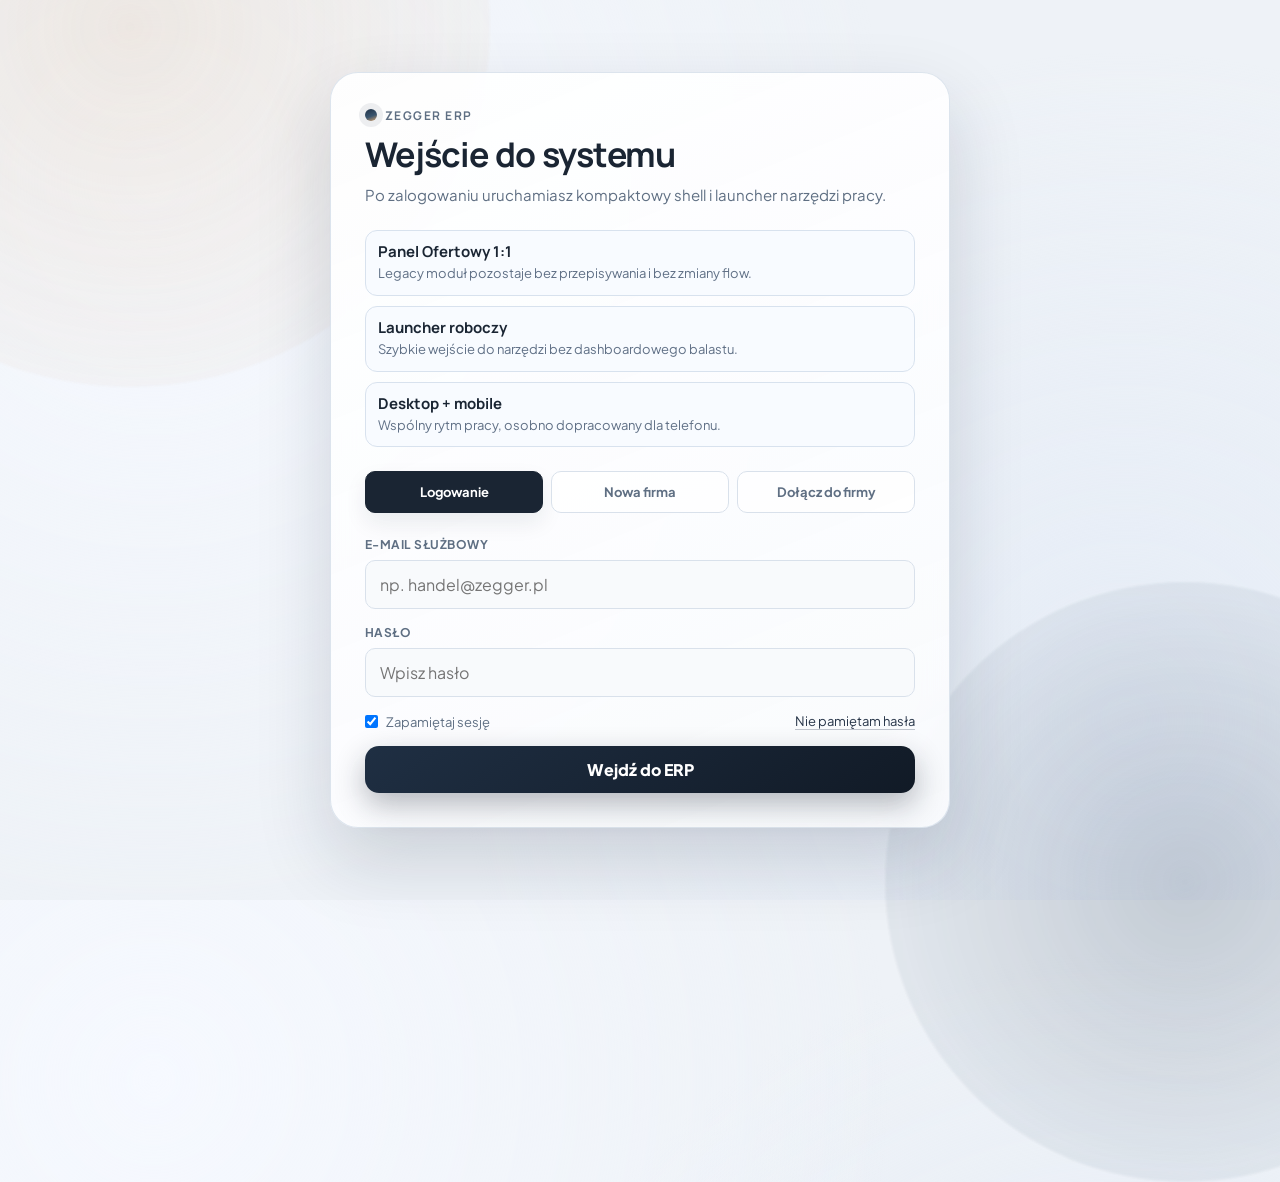
==== commit fec11a18: "v8" ====
--- a/prototype-ui/index.html
+++ b/prototype-ui/index.html
@@ -22,76 +22,113 @@
         <header class="zgs-auth-head">
           <div class="zgs-brand-lockup">
             <span class="zgs-brand-dot" aria-hidden="true"></span>
-            <p class="zgs-brand-name">ZEGGER ERP 2.0</p>
+            <p class="zgs-brand-name">ZEGGER ERP</p>
           </div>
-          <h1>Wejscie do systemu</h1>
-          <p class="zgs-auth-subline">Auth pozostaje pelnym ekranem. Po zalogowaniu uruchamiasz kompaktowy shell i launcher narzedzi pracy.</p>
+          <h1>Wej�cie do systemu</h1>
+          <p class="zgs-auth-subline">Po zalogowaniu uruchamiasz kompaktowy shell i launcher narz�dzi pracy.</p>
         </header>
 
         <div class="zgs-auth-points" aria-label="Co otrzymujesz po zalogowaniu">
           <article class="zgs-auth-point">
             <h3>Panel Ofertowy 1:1</h3>
-            <p>Legacy modul pozostaje bez przepisywania i bez zmiany flow.</p>
+            <p>Legacy modu� pozostaje bez przepisywania i bez zmiany flow.</p>
           </article>
           <article class="zgs-auth-point">
             <h3>Launcher roboczy</h3>
-            <p>Szybkie wejscie do narzedzi bez dashboardowego balastu.</p>
+            <p>Szybkie wej�cie do narz�dzi bez dashboardowego balastu.</p>
           </article>
           <article class="zgs-auth-point">
             <h3>Desktop + mobile</h3>
-            <p>Wspolny rytm pracy, osobno dopracowany dla telefonu.</p>
+            <p>Wsp�lny rytm pracy, osobno dopracowany dla telefonu.</p>
           </article>
         </div>
 
         <div class="zgs-auth-tabs" role="tablist" aria-label="Tryb autoryzacji">
           <button id="zgs-tab-login" class="zgs-tab is-active" role="tab" aria-selected="true" aria-controls="zgs-panel-login" type="button" data-auth-tab="login">Logowanie</button>
-          <button id="zgs-tab-register" class="zgs-tab" role="tab" aria-selected="false" aria-controls="zgs-panel-register" type="button" data-auth-tab="register">Rejestracja</button>
+          <button id="zgs-tab-company" class="zgs-tab" role="tab" aria-selected="false" aria-controls="zgs-panel-company" type="button" data-auth-tab="company-register">Nowa firma</button>
+          <button id="zgs-tab-join" class="zgs-tab" role="tab" aria-selected="false" aria-controls="zgs-panel-join" type="button" data-auth-tab="join-company">Do��cz do firmy</button>
         </div>
 
         <section id="zgs-panel-login" class="zgs-auth-panel is-active" role="tabpanel" aria-labelledby="zgs-tab-login" data-auth-panel="login">
           <form class="zgs-form" novalidate>
             <label class="zgs-field" for="zgs-login-email">
-              <span>E-mail sluzbowy</span>
+              <span>E-mail s�u�bowy</span>
               <input id="zgs-login-email" name="email" type="email" autocomplete="email" placeholder="np. handel@zegger.pl">
             </label>
             <label class="zgs-field" for="zgs-login-password">
-              <span>Haslo</span>
-              <input id="zgs-login-password" name="password" type="password" autocomplete="current-password" placeholder="Wpisz haslo">
+              <span>Has�o</span>
+              <input id="zgs-login-password" name="password" type="password" autocomplete="current-password" placeholder="Wpisz has�o">
             </label>
             <div class="zgs-form-row">
               <label class="zgs-check" for="zgs-login-remember">
                 <input id="zgs-login-remember" type="checkbox" name="remember" checked>
-                <span>Zapamietaj sesje</span>
+                <span>Zapami�taj sesj�</span>
               </label>
-              <a class="zgs-link" href="#" aria-disabled="true">Nie pamietam hasla</a>
-            </div>
-            <button class="zgs-btn zgs-btn-primary" type="button" data-go-shell="1">Wejdz do ERP</button>
+              <a class="zgs-link" href="#" aria-disabled="true">Nie pami�tam has�a</a>
+            </div>
+            <button class="zgs-btn zgs-btn-primary" type="button" data-go-shell="1">Wejd� do ERP</button>
           </form>
         </section>
 
-        <section id="zgs-panel-register" class="zgs-auth-panel" role="tabpanel" aria-labelledby="zgs-tab-register" data-auth-panel="register" hidden>
+        <section id="zgs-panel-company" class="zgs-auth-panel" role="tabpanel" aria-labelledby="zgs-tab-company" data-auth-panel="company-register" hidden>
           <form class="zgs-form" novalidate>
-            <label class="zgs-field" for="zgs-reg-company">
+            <label class="zgs-field" for="zgs-company-name">
               <span>Nazwa firmy</span>
-              <input id="zgs-reg-company" name="company" type="text" autocomplete="organization" placeholder="Zegger Partner Sp. z o.o.">
-            </label>
-            <label class="zgs-field" for="zgs-reg-owner">
+              <input id="zgs-company-name" name="company_name" type="text" autocomplete="organization" placeholder="np. Zegger Partner Sp. z o.o.">
+            </label>
+            <label class="zgs-field" for="zgs-company-nip">
+              <span>NIP</span>
+              <input id="zgs-company-nip" name="nip" type="text" inputmode="numeric" placeholder="000-000-00-00">
+            </label>
+            <label class="zgs-field" for="zgs-company-contact">
               <span>Osoba kontaktowa</span>
-              <input id="zgs-reg-owner" name="owner" type="text" autocomplete="name" placeholder="Imie i nazwisko">
-            </label>
-            <label class="zgs-field" for="zgs-reg-email">
+              <input id="zgs-company-contact" name="contact_name" type="text" autocomplete="name" placeholder="Imi� i nazwisko">
+            </label>
+            <label class="zgs-field" for="zgs-company-email">
               <span>E-mail</span>
-              <input id="zgs-reg-email" name="email" type="email" autocomplete="email" placeholder="biuro@firma.pl">
-            </label>
-            <label class="zgs-field" for="zgs-reg-password">
-              <span>Haslo</span>
-              <input id="zgs-reg-password" name="password" type="password" autocomplete="new-password" placeholder="Ustaw haslo">
-            </label>
-            <button class="zgs-btn zgs-btn-primary" type="button" data-go-shell="1">Utworz konto i wejdz</button>
+              <input id="zgs-company-email" name="email" type="email" autocomplete="email" placeholder="biuro@firma.pl">
+            </label>
+            <label class="zgs-field" for="zgs-company-phone">
+              <span>Telefon</span>
+              <input id="zgs-company-phone" name="phone" type="tel" autocomplete="tel" placeholder="+48 000 000 000">
+            </label>
+            <label class="zgs-field" for="zgs-company-password">
+              <span>Has�o</span>
+              <input id="zgs-company-password" name="password" type="password" autocomplete="new-password" placeholder="Ustaw has�o">
+            </label>
+            <button class="zgs-btn zgs-btn-primary" type="button" data-go-shell="1">Utw�rz konto firmy</button>
           </form>
         </section>
 
-        <p class="zgs-auth-footnote">Prototype ETAP 1 - bez integracji backend i bez zmian instalacyjnych pluginu.</p>
+        <section id="zgs-panel-join" class="zgs-auth-panel" role="tabpanel" aria-labelledby="zgs-tab-join" data-auth-panel="join-company" hidden>
+          <form class="zgs-form" novalidate>
+            <label class="zgs-field" for="zgs-join-code">
+              <span>Kod do��czenia</span>
+              <input id="zgs-join-code" name="join_code" type="text" placeholder="np. ZEGGER-AB12-CD34">
+            </label>
+            <label class="zgs-field" for="zgs-join-first-name">
+              <span>Imi�</span>
+              <input id="zgs-join-first-name" name="first_name" type="text" autocomplete="given-name" placeholder="Imi�">
+            </label>
+            <label class="zgs-field" for="zgs-join-last-name">
+              <span>Nazwisko</span>
+              <input id="zgs-join-last-name" name="last_name" type="text" autocomplete="family-name" placeholder="Nazwisko">
+            </label>
+            <label class="zgs-field" for="zgs-join-email">
+              <span>E-mail</span>
+              <input id="zgs-join-email" name="email" type="email" autocomplete="email" placeholder="twoj@email.pl">
+            </label>
+            <label class="zgs-field" for="zgs-join-phone">
+              <span>Telefon</span>
+              <input id="zgs-join-phone" name="phone" type="tel" autocomplete="tel" placeholder="+48 000 000 000">
+            </label>
+            <label class="zgs-field" for="zgs-join-password">
+              <span>Has�o</span>
+              <input id="zgs-join-password" name="password" type="password" autocomplete="new-password" placeholder="Ustaw has�o">
+            </label>
+            <button class="zgs-btn zgs-btn-primary" type="button" data-go-shell="1">Do��cz do firmy</button>
+          </form>
+        </section>
       </article>
     </section>
 
@@ -112,23 +149,21 @@
           </div>
 
           <div class="zgs-shell-center">
-            <p id="zgs-shell-breadcrumb" class="zgs-shell-breadcrumb">Launcher modulow</p>
-            <p class="zgs-shell-context">Kompaktowe app-window. Priorytet: narzedzia pracy i szybkie decyzje.</p>
+            <p id="zgs-shell-breadcrumb" class="zgs-shell-breadcrumb">Launcher wej�cia do narz�dzi</p>
           </div>
 
           <div class="zgs-shell-right">
-            <button class="zgs-quick-btn" type="button" data-open-view="launcher">Launcher</button>
             <button class="zgs-quick-btn" type="button" data-open-module="messenger">Komunikator</button>
             <button class="zgs-quick-btn" type="button" data-open-module="notifications">Powiadomienia</button>
-            <button class="zgs-chip-btn" type="button" data-go-auth="1">Wyloguj</button>
+            <button class="zgs-quick-btn" type="button" aria-disabled="true">Konto</button>
           </div>
         </header>
 
-        <nav class="zgs-shell-nav" aria-label="Nawigacja modulow">
+        <nav class="zgs-shell-nav" aria-label="Nawigacja modu��w">
           <button class="zgs-nav-tab" type="button" data-open-view="launcher" data-nav-target="launcher">Start</button>
           <button class="zgs-nav-tab" type="button" data-open-module="offer-panel" data-nav-target="offer-panel">Panel Ofertowy</button>
-          <button class="zgs-nav-tab" type="button" data-open-module="company-users" data-nav-target="company-users">Firma i Uzytkownicy</button>
-          <button class="zgs-nav-tab" type="button" data-open-module="product-library" data-nav-target="product-library">Biblioteka Produktow</button>
+          <button class="zgs-nav-tab" type="button" data-open-module="company-users" data-nav-target="company-users">Firma i U�ytkownicy</button>
+          <button class="zgs-nav-tab" type="button" data-open-module="product-library" data-nav-target="product-library">Biblioteka Produkt�w</button>
           <button class="zgs-nav-tab" type="button" data-open-module="messenger" data-nav-target="messenger">Komunikator</button>
           <button class="zgs-nav-tab" type="button" data-open-module="notifications" data-nav-target="notifications">Powiadomienia</button>
         </nav>
@@ -137,50 +172,50 @@
           <section id="zgs-view-launcher" class="zgs-view is-active" data-view="launcher">
             <header class="zgs-launcher-head">
               <p class="zgs-kicker">Start pracy</p>
-              <h2>Launcher wejscia do narzedzi</h2>
-              <p>To nie jest dashboard kart - to szybki punkt wejscia do modulow roboczych i decyzji dnia.</p>
+              <h2>Launcher wej�cia do narz�dzi</h2>
+              <p>To nie jest dashboard kart - to szybki punkt wej�cia do modu��w roboczych i decyzji dnia.</p>
               <div class="zgs-launcher-pills">
                 <span class="zgs-chip is-active">Priorytet: Oferty</span>
-                <span class="zgs-chip">Tryb: Dzien roboczy</span>
+                <span class="zgs-chip">Tryb: Dzie� roboczy</span>
                 <span class="zgs-chip">Focus: Inbox i komunikacja</span>
               </div>
             </header>
 
             <div class="zgs-launcher-workbench">
-              <section class="zgs-launcher-stream" aria-label="Glowne moduly robocze">
+              <section class="zgs-launcher-stream" aria-label="G��wne modu�y robocze">
                 <article class="zgs-launch-row">
                   <div class="zgs-launch-row-main">
-                    <p class="zgs-module-badge">Modul glowny</p>
+                    <p class="zgs-module-badge">Modu� g��wny</p>
                     <h3>Panel Ofertowy</h3>
-                    <p>Legacy modul 1:1. W ETAPIE 2 osadzamy go bez zmiany wygladu, logiki i flow.</p>
+                    <p>Legacy modu� 1:1. W ETAPIE 2 osadzamy go bez zmiany wygl�du, logiki i flow.</p>
                     <div class="zgs-launch-tags"><span>Kalkulacje</span><span>Pozycje</span><span>PDF</span></div>
                   </div>
                   <div class="zgs-launch-row-action">
-                    <button class="zgs-module-btn" type="button" data-open-module="offer-panel">Otworz</button>
+                    <button class="zgs-module-btn" type="button" data-open-module="offer-panel">Otw�rz</button>
                   </div>
                 </article>
 
                 <article class="zgs-launch-row">
                   <div class="zgs-launch-row-main">
                     <p class="zgs-module-badge">Organizacja</p>
-                    <h3>Firma i Uzytkownicy</h3>
-                    <p>Role, relacje A-B i kontrola dostepu zespolu handlowego.</p>
+                    <h3>Firma i U�ytkownicy</h3>
+                    <p>Role, relacje A-B i kontrola dost�pu zespo�u handlowego.</p>
                     <div class="zgs-launch-tags"><span>Role</span><span>Relacje</span><span>Onboarding</span></div>
                   </div>
                   <div class="zgs-launch-row-action">
-                    <button class="zgs-module-btn" type="button" data-open-module="company-users">Otworz</button>
+                    <button class="zgs-module-btn" type="button" data-open-module="company-users">Otw�rz</button>
                   </div>
                 </article>
 
                 <article class="zgs-launch-row">
                   <div class="zgs-launch-row-main">
                     <p class="zgs-module-badge">Dane</p>
-                    <h3>Biblioteka Produktow</h3>
+                    <h3>Biblioteka Produkt�w</h3>
                     <p>Kontrola sync, scalania i publikacji katalogu produktowego.</p>
                     <div class="zgs-launch-tags"><span>Import</span><span>Walidacja</span><span>Publikacja</span></div>
                   </div>
                   <div class="zgs-launch-row-action">
-                    <button class="zgs-module-btn" type="button" data-open-module="product-library">Otworz</button>
+                    <button class="zgs-module-btn" type="button" data-open-module="product-library">Otw�rz</button>
                   </div>
                 </article>
 
@@ -188,11 +223,11 @@
                   <div class="zgs-launch-row-main">
                     <p class="zgs-module-badge">Komunikacja</p>
                     <h3>Komunikator</h3>
-                    <p>Szybkie watki decyzyjne i kontekst ofertowy w jednym miejscu.</p>
-                    <div class="zgs-launch-tags"><span>Watki</span><span>Statusy</span><span>Decyzje</span></div>
+                    <p>W�tki ofertowe i szybkie decyzje zespo�u handlowego.</p>
+                    <div class="zgs-launch-tags"><span>W�tki</span><span>Decyzje</span><span>Statusy</span></div>
                   </div>
                   <div class="zgs-launch-row-action">
-                    <button class="zgs-module-btn" type="button" data-open-module="messenger">Otworz</button>
+                    <button class="zgs-module-btn" type="button" data-open-module="messenger">Otw�rz</button>
                   </div>
                 </article>
               </section>
@@ -201,17 +236,17 @@
                 <article class="zgs-surface zgs-launcher-panel">
                   <h3>Priorytety dzisiaj</h3>
                   <div class="zgs-inbox-list">
-                    <div class="zgs-inbox-item is-unread"><strong>2 oferty wymagaja decyzji</strong><span>Delta Fence i Nova Garden czekaja na final.</span></div>
-                    <div class="zgs-inbox-item"><strong>Nowy wniosek o dolaczenie</strong><span>Jan Wrona - handlowiec regionalny.</span></div>
-                    <div class="zgs-inbox-item"><strong>Sync biblioteki zakonczony</strong><span>6 zmian oczekuje na publikacje.</span></div>
+                    <div class="zgs-inbox-item is-unread"><strong>2 oferty wymagaj� decyzji</strong><span>Delta Fence i Nova Garden czekaj� na fina�.</span></div>
+                    <div class="zgs-inbox-item"><strong>Nowy wniosek o do��czenie</strong><span>Jan Wrona - handlowiec regionalny.</span></div>
+                    <div class="zgs-inbox-item"><strong>Sync biblioteki zako�czony</strong><span>6 zmian oczekuje na publikacj�.</span></div>
                   </div>
                 </article>
 
                 <article class="zgs-module-card is-secondary">
                   <p class="zgs-module-badge">In-box</p>
                   <h3>Powiadomienia</h3>
-                  <p>Czytelne centrum alertow i wydarzen.</p>
-                  <button class="zgs-module-btn" type="button" data-open-module="notifications">Otworz</button>
+                  <p>Czytelne centrum alert�w i wydarze�.</p>
+                  <button class="zgs-module-btn" type="button" data-open-module="notifications">Otw�rz</button>
                 </article>
               </aside>
             </div>
@@ -219,41 +254,32 @@
 
           <section id="zgs-view-offer-panel" class="zgs-view" data-view="offer-panel" hidden>
             <header class="zgs-module-head">
-              <button class="zgs-back-btn" type="button" data-open-view="launcher">Wroc do launchera</button>
+              <button class="zgs-back-btn" type="button" data-open-view="launcher">Wr�� do launchera</button>
               <div>
-                <p class="zgs-kicker">Modul glowny</p>
-                <h2>Panel Ofertowy - strefa osadzenia</h2>
+                <p class="zgs-kicker">Modu� legacy 1:1</p>
+                <h2>Panel Ofertowy</h2>
               </div>
             </header>
 
             <div class="zgs-offer-layout">
               <article class="zgs-surface">
-                <h3>Zasada ETAPU 2</h3>
-                <p>Panel Ofertowy pozostaje istniejacym modulem legacy 1:1. Nie przebudowujemy jego wnetrza - dostarczamy tylko poprawne osadzenie w nowym shellu.</p>
-                <div class="zgs-chip-list">
-                  <span class="zgs-chip">Bez przepisywania UX legacy</span>
-                  <span class="zgs-chip">Bez wrappera technicznego w ETAPIE 1</span>
-                  <span class="zgs-chip">Sprawdzamy tylko proporcje i rytm</span>
-                </div>
+                <h3>Modu� legacy 1:1</h3>
+                <p>W ETAPIE 2 osadzamy istniej�cy dzia�aj�cy Panel Ofertowy bez przebudowy jego wn�trza.</p>
               </article>
 
               <article class="zgs-surface zgs-offer-canvas">
-                <div class="zgs-offer-canvas-head">
-                  <p>Legacy Panel Ofertowy</p>
-                  <span>Miejsce osadzenia 1:1</span>
-                </div>
                 <div class="zgs-offer-canvas-grid">
                   <div class="zgs-block zgs-block-main">
-                    <h4>Strefa glowna modulu</h4>
-                    <p>Docelowo trafia tu obecny dzialajacy Panel Ofertowy bez przebudowy zawartosci.</p>
+                    <h4>G��wna przestrze� legacy</h4>
+                    <p>Tu trafia realny, istniej�cy Panel Ofertowy 1:1.</p>
                   </div>
                   <div class="zgs-block zgs-block-side">
                     <h4>Prawy panel kontekstowy</h4>
-                    <p>Slot pod klienta, status, historie i akcje legacy.</p>
+                    <p>Status klienta, historia, szybkie akcje i informacje pomocnicze.</p>
                   </div>
                   <div class="zgs-block zgs-block-wide">
                     <h4>Dolna sekcja robocza</h4>
-                    <p>Miejsce na tabele pozycji, podsumowania i eksport PDF zgodnie z obecnym workflow.</p>
+                    <p>Tabela pozycji, podsumowania i eksport PDF zgodnie z obecnym flow.</p>
                   </div>
                 </div>
               </article>
@@ -262,16 +288,16 @@
 
           <section id="zgs-view-company-users" class="zgs-view" data-view="company-users" hidden>
             <header class="zgs-module-head">
-              <button class="zgs-back-btn" type="button" data-open-view="launcher">Wroc do launchera</button>
+              <button class="zgs-back-btn" type="button" data-open-view="launcher">Wr�� do launchera</button>
               <div>
                 <p class="zgs-kicker">Organizacja</p>
-                <h2>Firma i Uzytkownicy</h2>
+                <h2>Firma i U�ytkownicy</h2>
               </div>
             </header>
 
             <div class="zgs-kpi-strip">
-              <article class="zgs-kpi-card"><strong>14</strong><span>Aktywni uzytkownicy</span></article>
-              <article class="zgs-kpi-card"><strong>3</strong><span>Wnioski oczekujace</span></article>
+              <article class="zgs-kpi-card"><strong>14</strong><span>Aktywni u�ytkownicy</span></article>
+              <article class="zgs-kpi-card"><strong>3</strong><span>Wnioski oczekuj�ce</span></article>
               <article class="zgs-kpi-card"><strong>2</strong><span>Relacje B2B do review</span></article>
             </div>
 
@@ -281,31 +307,39 @@
                 <ul class="zgs-list">
                   <li>Nazwa: Zegger Partner Sp. z o.o.</li>
                   <li>NIP: 000-000-00-00</li>
-                  <li>Adres: ul. Przemyslowa 12, Warszawa</li>
+                  <li>Adres: ul. Przemys�owa 12, Warszawa</li>
                   <li>Status umowy: Aktywna</li>
                 </ul>
+                <div class="zgs-action-list">
+                  <button class="zgs-action-btn" type="button">Edytuj dane firmy</button>
+                  <button class="zgs-action-btn" type="button">Regeneruj kod do��czenia</button>
+                </div>
               </article>
 
               <article class="zgs-surface">
                 <h3>Role i relacje</h3>
                 <ul class="zgs-list">
-                  <li>Model: Producent -> Partner -> Handlowiec</li>
+                  <li>Model: Producent -&gt; Partner -&gt; Handlowiec</li>
                   <li>Rola aktualna: Administrator firmy</li>
-                  <li>Powiazane firmy: Delta Fence, Nova Garden</li>
-                </ul>
+                  <li>Powi�zane firmy: Delta Fence, Nova Garden</li>
+                </ul>
+                <div class="zgs-action-list">
+                  <button class="zgs-action-btn" type="button">Dodaj relacj� A-&gt;B</button>
+                  <button class="zgs-action-btn" type="button">Zapro� u�ytkownika</button>
+                </div>
               </article>
 
               <article class="zgs-surface zgs-span-2">
-                <h3>Zespol i dostepy</h3>
+                <h3>Zesp� i dost�py</h3>
                 <div class="zgs-table-wrap">
-                  <table class="zgs-table" aria-label="Lista uzytkownikow">
+                  <table class="zgs-table" aria-label="Lista u�ytkownik�w">
                     <thead>
-                      <tr><th>Imie i nazwisko</th><th>Rola</th><th>Status</th><th>Zakres</th><th>Ostatnia aktywnosc</th></tr>
+                      <tr><th>Imi� i nazwisko</th><th>Rola</th><th>Status</th><th>Zakres</th><th>Ostatnia aktywno��</th><th>Akcje</th></tr>
                     </thead>
                     <tbody>
-                      <tr><td>Anna Kowalska</td><td>Sales Admin</td><td>Aktywny</td><td>Pelny panel ofert</td><td>Dzisiaj 09:14</td></tr>
-                      <tr><td>Michal Lis</td><td>Handlowiec</td><td>Aktywny</td><td>Oferty i komunikator</td><td>Dzisiaj 08:41</td></tr>
-                      <tr><td>Karolina Nowak</td><td>Handlowiec</td><td>Oczekuje</td><td>Weryfikacja konta</td><td>Wczoraj 15:20</td></tr>
+                      <tr><td>Anna Kowalska</td><td>Sales Admin</td><td>Aktywny</td><td>Pe�ny panel ofert</td><td>Dzisiaj 09:14</td><td>Edytuj / Zawie�</td></tr>
+                      <tr><td>Micha� Lis</td><td>Handlowiec</td><td>Aktywny</td><td>Oferty i komunikator</td><td>Dzisiaj 08:41</td><td>Edytuj / Uprawnienia</td></tr>
+                      <tr><td>Karolina Nowak</td><td>Handlowiec</td><td>Oczekuje</td><td>Weryfikacja konta</td><td>Wczoraj 15:20</td><td>Zatwierd� / Odrzu�</td></tr>
                     </tbody>
                   </table>
                 </div>
@@ -313,54 +347,63 @@
 
               <article class="zgs-surface">
                 <h3>Kolejka akcji</h3>
-                <div class="zgs-inbox-list">
-                  <div class="zgs-inbox-item"><strong>Zapros nowego handlowca</strong><span>Przygotuj role i ograniczenia katalogu.</span></div>
-                  <div class="zgs-inbox-item"><strong>Potwierdz relacje B2B</strong><span>Delta Fence czeka na dostep do biblioteki.</span></div>
-                </div>
-              </article>
-
-              <article class="zgs-surface">
-                <h3>Wnioski o dolaczenie</h3>
-                <div class="zgs-inbox-list">
-                  <div class="zgs-inbox-item"><strong>Jan Wrona</strong><span>Prosba o dolaczenie jako handlowiec regionalny.</span></div>
-                  <div class="zgs-inbox-item"><strong>Magda Zielinska</strong><span>Prosba o role operatora katalogu.</span></div>
-                </div>
+                <ul class="zgs-list">
+                  <li>Zapro� nowego handlowca - przygotuj rol� i ograniczenia katalogu.</li>
+                  <li>Potwierd� relacj� B2B - Delta Fence czeka na dost�p do biblioteki.</li>
+                </ul>
+              </article>
+
+              <article class="zgs-surface">
+                <h3>Wnioski o do��czenie</h3>
+                <ul class="zgs-list">
+                  <li>Jan Wrona - pro�ba o do��czenie jako handlowiec regionalny.</li>
+                  <li>Magda Zieli�ska - pro�ba o rol� operatora katalogu.</li>
+                </ul>
               </article>
             </div>
           </section>
 
           <section id="zgs-view-product-library" class="zgs-view" data-view="product-library" hidden>
             <header class="zgs-module-head">
-              <button class="zgs-back-btn" type="button" data-open-view="launcher">Wroc do launchera</button>
+              <button class="zgs-back-btn" type="button" data-open-view="launcher">Wr�� do launchera</button>
               <div>
                 <p class="zgs-kicker">Dane</p>
-                <h2>Biblioteka Produktow</h2>
+                <h2>Biblioteka Produkt�w</h2>
               </div>
             </header>
 
             <div class="zgs-kpi-strip">
-              <article class="zgs-kpi-card"><strong>1,842</strong><span>Pozycje lacznie</span></article>
+              <article class="zgs-kpi-card"><strong>1,842</strong><span>Pozycje ��cznie</span></article>
               <article class="zgs-kpi-card"><strong>6</strong><span>Zmiany do publikacji</span></article>
               <article class="zgs-kpi-card"><strong>10 min</strong><span>Ostatni sync</span></article>
             </div>
 
             <div class="zgs-library-grid">
               <article class="zgs-surface">
-                <h3>Zrodlo Google Sheets</h3>
+                <h3>�r�d�o Google Sheets</h3>
                 <ul class="zgs-list">
                   <li>Arkusz: Cennik_2026_Master</li>
                   <li>Ostatni sync: 10 min temu</li>
-                  <li>Status: Polaczono i aktualne</li>
-                </ul>
+                  <li>Status: Po��czono i aktualne</li>
+                </ul>
+                <div class="zgs-action-list">
+                  <button class="zgs-action-btn" type="button">Edytuj �r�d�o</button>
+                  <button class="zgs-action-btn" type="button">Wymu� sync</button>
+                  <button class="zgs-action-btn" type="button">Historia sync</button>
+                </div>
               </article>
 
               <article class="zgs-surface">
                 <h3>Katalog lokalny</h3>
                 <ul class="zgs-list">
                   <li>Pozycji lokalnych: 148</li>
-                  <li>Zmiany oczekujace: 6</li>
-                  <li>Status: Gotowe do scalenia</li>
-                </ul>
+                  <li>Zmiany oczekuj�ce: 6</li>
+                  <li>Status: Gotowe do scalania</li>
+                </ul>
+                <div class="zgs-action-list">
+                  <button class="zgs-action-btn" type="button">Dodaj produkt</button>
+                  <button class="zgs-action-btn" type="button">Import CSV/XLSX</button>
+                </div>
               </article>
 
               <article class="zgs-surface zgs-span-2">
@@ -371,20 +414,20 @@
                   <span class="zgs-chip">Scalanie</span>
                   <span class="zgs-chip">Publikacja</span>
                 </div>
-                <p>Zmiany przechodza przez pipeline z kontrola konfliktow SKU i cen.</p>
+                <p>Zmiany przechodz� przez pipeline z kontrol� konflikt�w SKU i cen.</p>
               </article>
 
               <article class="zgs-surface zgs-span-2">
                 <h3>Merged workspace danych</h3>
                 <div class="zgs-table-wrap">
-                  <table class="zgs-table" aria-label="Scalona lista produktow">
+                  <table class="zgs-table" aria-label="Scalona lista produkt�w">
                     <thead>
-                      <tr><th>SKU</th><th>Nazwa</th><th>Kategoria</th><th>Cena netto</th><th>Zrodlo</th><th>Status</th></tr>
+                      <tr><th>SKU</th><th>Nazwa</th><th>Kategoria</th><th>Cena netto</th><th>�r�d�o</th><th>Status</th><th>Akcje</th></tr>
                     </thead>
                     <tbody>
-                      <tr><td>OGR-3D-2500</td><td>Panel 3D 2500</td><td>Ogrodzenia</td><td>129.00</td><td>Google</td><td>Aktywny</td></tr>
-                      <tr><td>SLP-60x40</td><td>Slupek 60x40</td><td>Akcesoria</td><td>38.00</td><td>Local</td><td>Do publikacji</td></tr>
-                      <tr><td>RAL-7016</td><td>Lakier RAL 7016</td><td>Dodatki</td><td>12.00</td><td>Google</td><td>Aktywny</td></tr>
+                      <tr><td>OGR-3D-2500</td><td>Panel 3D 2500</td><td>Ogrodzenia</td><td>129.00</td><td>Google</td><td>Aktywny</td><td>Edytuj / Archiwizuj</td></tr>
+                      <tr><td>SLP-60x40</td><td>S�upek 60x40</td><td>Akcesoria</td><td>38.00</td><td>Local</td><td>Do publikacji</td><td>Edytuj / Publikuj</td></tr>
+                      <tr><td>RAL-7016</td><td>Lakier RAL 7016</td><td>Dodatki</td><td>12.00</td><td>Google</td><td>Aktywny</td><td>Podgl�d / Konflikty</td></tr>
                     </tbody>
                   </table>
                 </div>
@@ -394,10 +437,10 @@
 
           <section id="zgs-view-messenger" class="zgs-view" data-view="messenger" hidden>
             <header class="zgs-module-head">
-              <button class="zgs-back-btn" type="button" data-open-view="launcher">Wroc do launchera</button>
+              <button class="zgs-back-btn" type="button" data-open-view="launcher">Wr�� do launchera</button>
               <div>
                 <p class="zgs-kicker">Komunikacja</p>
-                <h2>Komunikator zespolowy</h2>
+                <h2>Komunikator zespo�owy</h2>
               </div>
             </header>
 
@@ -406,26 +449,29 @@
                 <h3>Rozmowy</h3>
                 <ul class="zgs-chat-list">
                   <li class="is-active"><strong>Oferta #4821</strong><span>Nowy komentarz od opiekuna klienta.</span></li>
-                  <li><strong>Zespol handlowy</strong><span>Update cennika na poniedzialek.</span></li>
-                  <li><strong>Produkcja</strong><span>Termin dostawy przesuniety o 1 dzien.</span></li>
-                  <li><strong>Serwis terenowy</strong><span>Pytanie o konfiguracje slupkow.</span></li>
+                  <li><strong>Zesp� handlowy</strong><span>Update cennika na poniedzia�ek.</span></li>
+                  <li><strong>Produkcja</strong><span>Termin dostawy przesuni�ty o 1 dzie�.</span></li>
+                  <li><strong>Serwis terenowy</strong><span>Pytanie o konfiguracj� s�upk�w.</span></li>
                 </ul>
               </article>
 
               <article class="zgs-surface zgs-chat-pane-thread">
                 <div class="zgs-chat-header">
                   <h3>Oferta #4821 - Delta Fence</h3>
-                  <span class="zgs-chip">Status: Wysylka PDF</span>
+                  <span class="zgs-chip">Status: Wysy�ka PDF</span>
                 </div>
                 <div class="zgs-chat-thread">
-                  <p class="zgs-bubble"><strong>Anna:</strong> Prosze potwierdzic rabat dla klienta Delta Fence.</p>
-                  <p class="zgs-bubble"><strong>Michal:</strong> Potwierdzone - 8%, oferta gotowa do wysylki.</p>
-                  <p class="zgs-bubble is-system"><strong>System:</strong> PDF oferty #4821 zostal wygenerowany.</p>
-                  <p class="zgs-bubble"><strong>Anna:</strong> Wysylam klientowi i oznaczam task jako zamkniety.</p>
+                  <p class="zgs-bubble"><strong>Anna:</strong> Prosz� potwierdzi� rabat dla klienta Delta Fence.</p>
+                  <p class="zgs-bubble"><strong>Micha�:</strong> Potwierdzone - 8%, oferta gotowa do wysy�ki.</p>
+                  <p class="zgs-bubble is-system"><strong>System:</strong> PDF oferty #4821 zosta� wygenerowany.</p>
+                  <p class="zgs-bubble"><strong>Anna:</strong> Wysy�am klientowi i oznaczam task jako zamkni�ty.</p>
                 </div>
                 <div class="zgs-chat-compose">
-                  <span>Pole szybkiej odpowiedzi (prototype)</span>
-                  <button class="zgs-chip-btn" type="button">Wyslij</button>
+                  <span>Pole szybkiej odpowiedzi</span>
+                  <div class="zgs-action-list">
+                    <button class="zgs-action-btn" type="button">Dodaj za��cznik</button>
+                    <button class="zgs-action-btn is-primary" type="button">Wy�lij</button>
+                  </div>
                 </div>
                 <div class="zgs-chat-followup">
                   <h4>Ostatnie decyzje</h4>
@@ -442,12 +488,12 @@
                 <ul class="zgs-list">
                   <li>Klient: Delta Fence</li>
                   <li>Opiekun: Anna Kowalska</li>
-                  <li>Wartosc oferty: 42 180 PLN</li>
+                  <li>Warto�� oferty: 42 180 PLN</li>
                   <li>Termin decyzji: dzisiaj 16:30</li>
                 </ul>
                 <div class="zgs-inbox-list">
-                  <div class="zgs-inbox-item"><strong>Task</strong><span>Potwierdz warunki platnosci.</span></div>
-                  <div class="zgs-inbox-item"><strong>Task</strong><span>Przekaz status do produkcji.</span></div>
+                  <div class="zgs-inbox-item"><strong>Task</strong><span>Potwierd� warunki p�atno�ci.</span></div>
+                  <div class="zgs-inbox-item"><strong>Task</strong><span>Przeka� status do produkcji.</span></div>
                 </div>
               </article>
             </div>
@@ -455,10 +501,10 @@
 
           <section id="zgs-view-notifications" class="zgs-view" data-view="notifications" hidden>
             <header class="zgs-module-head">
-              <button class="zgs-back-btn" type="button" data-open-view="launcher">Wroc do launchera</button>
+              <button class="zgs-back-btn" type="button" data-open-view="launcher">Wr�� do launchera</button>
               <div>
                 <p class="zgs-kicker">In-box</p>
-                <h2>Centrum powiadomien</h2>
+                <h2>Centrum powiadomie�</h2>
               </div>
             </header>
 
@@ -473,35 +519,28 @@
                   <span class="zgs-chip">System</span>
                 </div>
                 <div class="zgs-inbox-list">
-                  <div class="zgs-inbox-item"><strong>14 powiadomien dzisiaj</strong><span>5 wymaga akcji handlowca.</span></div>
-                  <div class="zgs-inbox-item"><strong>3 alerty krytyczne</strong><span>2 oferty + 1 blad synchronizacji.</span></div>
-                </div>
-                <div class="zgs-chat-followup zgs-notification-rules">
-                  <h4>Obieg alertow</h4>
-                  <ul class="zgs-list">
-                    <li>Oferty krytyczne trafiaja do Sales Admin i opiekuna klienta.</li>
-                    <li>Alert systemowy bez akcji zamyka sie automatycznie po 24h.</li>
-                    <li>Wnioski firmowe eskaluja sie po 8h bez odpowiedzi.</li>
-                  </ul>
+                  <div class="zgs-inbox-item"><strong>14 powiadomie� dzisiaj</strong><span>5 wymaga akcji handlowca.</span></div>
+                  <div class="zgs-inbox-item"><strong>3 alerty krytyczne</strong><span>2 oferty + 1 b��d synchronizacji.</span></div>
+                  <div class="zgs-inbox-item"><strong>Obieg alert�w</strong><span>Oferty krytyczne trafiaj� do Sales Admin i opiekuna klienta. Alert systemowy bez akcji zamyka si� automatycznie po 24h. Wnioski firmowe eskaluj� si� po 8h bez odpowiedzi.</span></div>
                 </div>
               </article>
 
               <article class="zgs-surface zgs-notification-timeline">
-                <h3>Timeline zdarzen</h3>
+                <h3>Timeline zdarze�</h3>
                 <div class="zgs-notification-day">
                   <h4>Dzisiaj</h4>
                   <div class="zgs-inbox-list">
-                    <div class="zgs-inbox-item is-unread"><strong>Oferta #4821</strong><span>Klient zaakceptowal warunki handlowe.</span></div>
-                    <div class="zgs-inbox-item"><strong>Biblioteka Produktow</strong><span>Sync arkusza zakonczony powodzeniem.</span></div>
-                    <div class="zgs-inbox-item"><strong>Komunikator</strong><span>Zespol handlowy oznaczyl konwersacje jako pilna.</span></div>
+                    <div class="zgs-inbox-item is-unread"><strong>Oferta #4821</strong><span>Klient zaakceptowa� warunki handlowe.</span></div>
+                    <div class="zgs-inbox-item"><strong>Biblioteka Produkt�w</strong><span>Sync arkusza zako�czony powodzeniem.</span></div>
+                    <div class="zgs-inbox-item"><strong>Komunikator</strong><span>Zesp� handlowy oznaczy� konwersacj� jako piln�.</span></div>
                   </div>
                 </div>
                 <div class="zgs-notification-day">
                   <h4>Wczoraj</h4>
                   <div class="zgs-inbox-list">
-                    <div class="zgs-inbox-item"><strong>Firma i Uzytkownicy</strong><span>Nowy wniosek o dolaczenie od Jan Wrona.</span></div>
-                    <div class="zgs-inbox-item"><strong>System</strong><span>Zaplanowano okno serwisowe na sobote 22:00.</span></div>
-                    <div class="zgs-inbox-item"><strong>Panel Ofertowy</strong><span>3 oferty oznaczone jako gotowe do wysylki.</span></div>
+                    <div class="zgs-inbox-item"><strong>Firma i U�ytkownicy</strong><span>Nowy wniosek o do��czenie od Jan Wrona.</span></div>
+                    <div class="zgs-inbox-item"><strong>System</strong><span>Zaplanowano okno serwisowe na sobot� 22:00.</span></div>
+                    <div class="zgs-inbox-item"><strong>Panel Ofertowy</strong><span>3 oferty oznaczone jako gotowe do wysy�ki.</span></div>
                   </div>
                 </div>
               </article>
--- a/prototype-ui/assets/css/prototype.css
+++ b/prototype-ui/assets/css/prototype.css
@@ -1,4 +1,4 @@
-* {
+﻿* {
   box-sizing: border-box;
 }
 
@@ -169,7 +169,7 @@
 
 .zgs-auth-tabs {
   display: grid;
-  grid-template-columns: repeat(2, minmax(0, 1fr));
+  grid-template-columns: repeat(3, minmax(0, 1fr));
   gap: var(--zgs-space-8);
 }
 
@@ -638,6 +638,33 @@
   cursor: not-allowed;
 }
 
+.zgs-action-list {
+  display: flex;
+  flex-wrap: wrap;
+  gap: 8px;
+}
+
+.zgs-action-btn {
+  border: 1px solid #cfdbea;
+  background: #ffffff;
+  color: #3f556f;
+  border-radius: 10px;
+  padding: 7px 10px;
+  font-size: 12px;
+  font-weight: 700;
+  cursor: pointer;
+}
+
+.zgs-action-btn.is-primary {
+  background: #172332;
+  border-color: #172332;
+  color: #ffffff;
+}
+
+.zgs-quick-btn[aria-disabled="true"] {
+  opacity: 0.58;
+  cursor: default;
+}
 .zgs-launcher-panel {
   min-height: 220px;
 }
@@ -1156,7 +1183,7 @@
 
   .zgs-shell-content {
     padding: 10px;
-    padding-bottom: calc(max(12px, env(safe-area-inset-bottom)) + 74px);
+    padding-bottom: max(12px, env(safe-area-inset-bottom));
   }
 
   .zgs-launcher-head h2,
@@ -1202,19 +1229,16 @@
   }
 
   .zgs-mobile-dock {
-    position: absolute;
-    left: 8px;
-    right: 8px;
-    bottom: max(8px, env(safe-area-inset-bottom));
+    position: static;
     display: grid;
     grid-template-columns: repeat(4, minmax(0, 1fr));
     gap: 6px;
     padding: 6px;
+    margin: 0 8px max(8px, env(safe-area-inset-bottom));
     border-radius: 12px;
     border: 1px solid #cdd9e9;
     background: rgba(255, 255, 255, 0.96);
     box-shadow: 0 10px 26px rgba(21, 35, 53, 0.12);
-    z-index: 5;
   }
 
   .zgs-mobile-dock-btn {
@@ -1266,4 +1290,5 @@
   .zgs-mobile-dock-btn {
     transition: none;
   }
-}+}
+
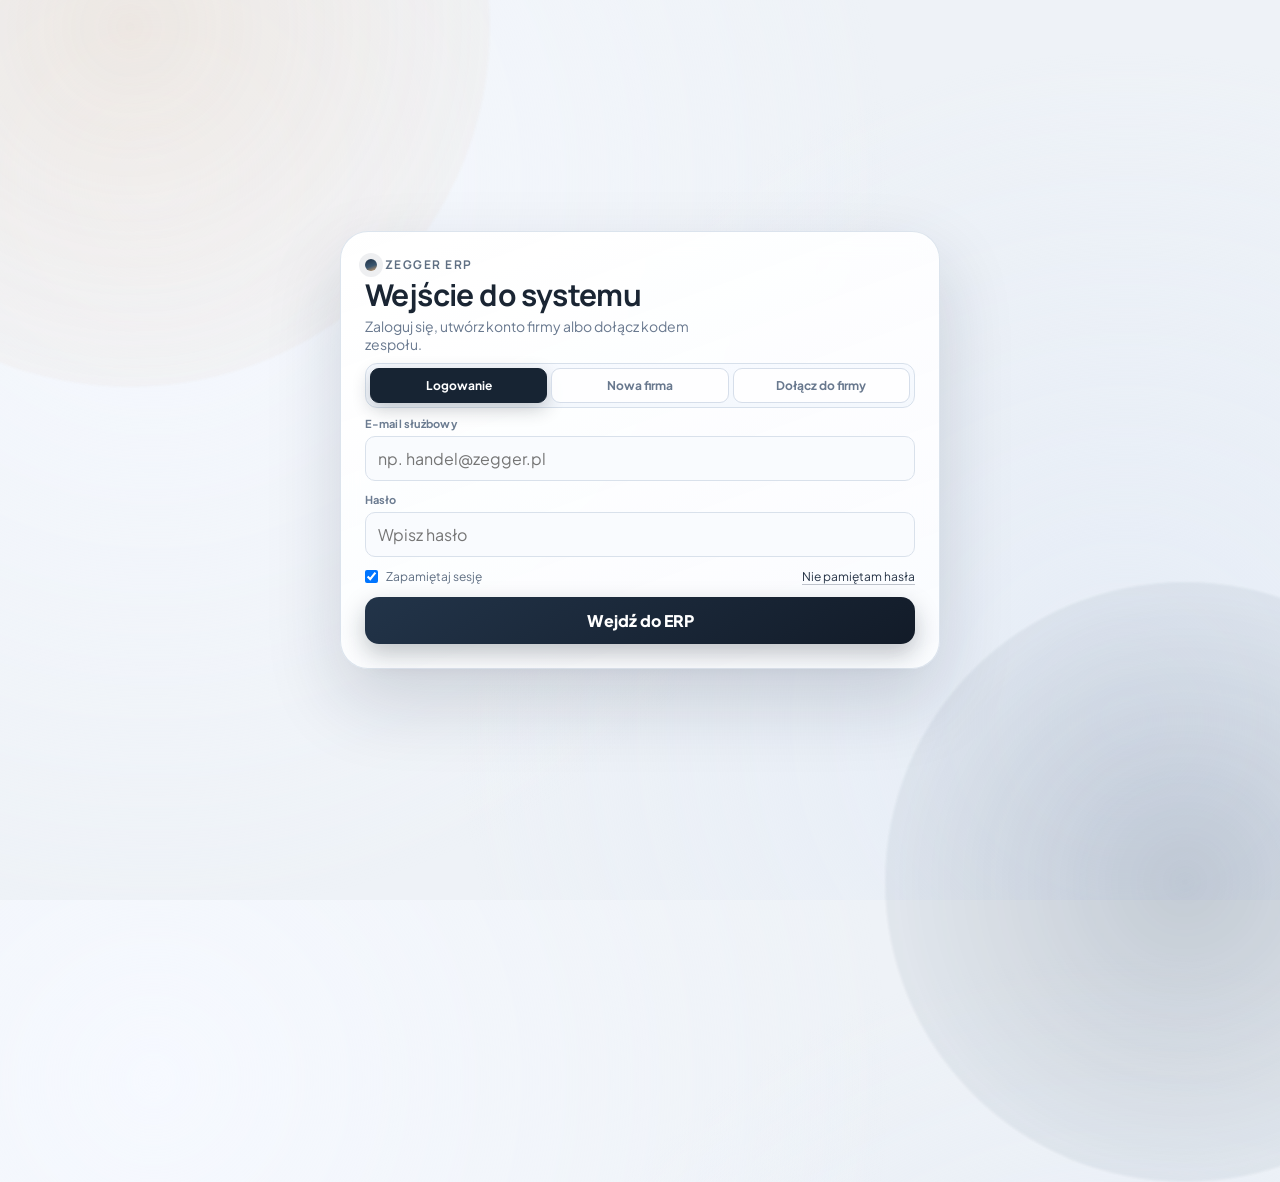
==== commit 666a165f: "v10" ====
--- a/prototype-ui/index.html
+++ b/prototype-ui/index.html
@@ -28,21 +28,6 @@
           <p class="zgs-auth-subline">Po zalogowaniu uruchamiasz kompaktowy shell i launcher narz�dzi pracy.</p>
         </header>
 
-        <div class="zgs-auth-points" aria-label="Co otrzymujesz po zalogowaniu">
-          <article class="zgs-auth-point">
-            <h3>Panel Ofertowy 1:1</h3>
-            <p>Legacy modu� pozostaje bez przepisywania i bez zmiany flow.</p>
-          </article>
-          <article class="zgs-auth-point">
-            <h3>Launcher roboczy</h3>
-            <p>Szybkie wej�cie do narz�dzi bez dashboardowego balastu.</p>
-          </article>
-          <article class="zgs-auth-point">
-            <h3>Desktop + mobile</h3>
-            <p>Wsp�lny rytm pracy, osobno dopracowany dla telefonu.</p>
-          </article>
-        </div>
-
         <div class="zgs-auth-tabs" role="tablist" aria-label="Tryb autoryzacji">
           <button id="zgs-tab-login" class="zgs-tab is-active" role="tab" aria-selected="true" aria-controls="zgs-panel-login" type="button" data-auth-tab="login">Logowanie</button>
           <button id="zgs-tab-company" class="zgs-tab" role="tab" aria-selected="false" aria-controls="zgs-panel-company" type="button" data-auth-tab="company-register">Nowa firma</button>
@@ -79,6 +64,10 @@
             <label class="zgs-field" for="zgs-company-nip">
               <span>NIP</span>
               <input id="zgs-company-nip" name="nip" type="text" inputmode="numeric" placeholder="000-000-00-00">
+            </label>
+            <label class="zgs-field" for="zgs-company-address">
+              <span>Adres firmy</span>
+              <input id="zgs-company-address" name="company_address" type="text" autocomplete="street-address" placeholder="np. ul. Przemysłowa 12, Warszawa">
             </label>
             <label class="zgs-field" for="zgs-company-contact">
               <span>Osoba kontaktowa</span>
@@ -561,4 +550,4 @@
   <script src="./assets/js/mock-data.js"></script>
   <script src="./assets/js/app.js"></script>
 </body>
-</html>+</html>
--- a/prototype-ui/assets/css/prototype.css
+++ b/prototype-ui/assets/css/prototype.css
@@ -89,20 +89,20 @@
 
 .zgs-auth-card {
   position: relative;
-  width: min(620px, 100%);
-  padding: clamp(20px, 4vw, 34px);
+  width: min(600px, 100%);
+  padding: clamp(16px, 3.4vw, 24px);
   border: 1px solid rgba(217, 225, 235, 0.9);
   border-radius: var(--zgs-radius-xl);
-  background: linear-gradient(158deg, rgba(255, 255, 255, 0.93), rgba(251, 252, 254, 0.88));
+  background: linear-gradient(160deg, rgba(255, 255, 255, 0.95), rgba(252, 253, 255, 0.9));
   backdrop-filter: blur(11px);
   box-shadow: var(--zgs-shadow-lg);
   display: grid;
-  gap: var(--zgs-space-24);
+  gap: 9px;
 }
 
 .zgs-auth-head {
   display: grid;
-  gap: var(--zgs-space-12);
+  gap: 6px;
 }
 
 .zgs-brand-lockup {
@@ -130,66 +130,46 @@
 
 .zgs-auth-head h1 {
   font-family: "Manrope", "Segoe UI", Arial, sans-serif;
-  font-size: clamp(24px, 4.8vw, 34px);
-  line-height: 1.08;
+  font-size: clamp(23px, 4.2vw, 30px);
+  line-height: 1.06;
   letter-spacing: -0.02em;
 }
 
 .zgs-auth-subline {
-  color: var(--zgs-text-soft);
-  font-size: clamp(14px, 2.8vw, 15px);
-  line-height: 1.45;
-}
-
-.zgs-auth-points {
-  display: grid;
-  gap: 10px;
-}
-
-.zgs-auth-point {
-  border: 1px solid #d8e2ee;
+  max-width: 38ch;
+  color: #69798f;
+  font-size: clamp(13px, 2.4vw, 14px);
+  line-height: 1.3;
+}
+
+.zgs-auth-tabs {
+  display: grid;
+  grid-template-columns: repeat(3, minmax(0, 1fr));
+  gap: 4px;
+  padding: 4px;
+  border: 1px solid #d7e0eb;
   border-radius: 12px;
-  background: #f8fbff;
-  padding: 12px;
-  display: grid;
-  gap: 5px;
-}
-
-.zgs-auth-point h3 {
-  font-family: "Manrope", "Segoe UI", Arial, sans-serif;
-  font-size: 15px;
-  line-height: 1.15;
-}
-
-.zgs-auth-point p {
-  color: #607086;
-  font-size: 13px;
-  line-height: 1.35;
-}
-
-.zgs-auth-tabs {
-  display: grid;
-  grid-template-columns: repeat(3, minmax(0, 1fr));
-  gap: var(--zgs-space-8);
+  background: linear-gradient(180deg, #f7faff, #f4f8fd);
 }
 
 .zgs-tab {
-  border: 1px solid var(--zgs-border);
-  background: rgba(255, 255, 255, 0.72);
-  color: var(--zgs-text-soft);
-  padding: 12px 14px;
-  border-radius: var(--zgs-radius-sm);
+  border: 1px solid #d6deea;
+  background: rgba(255, 255, 255, 0.88);
+  color: #68788e;
+  padding: 9px 10px;
+  border-radius: 9px;
   font-weight: 700;
-  font-size: 13px;
+  font-size: 12px;
+  line-height: 1.25;
   cursor: pointer;
-  transition: all 0.2s ease;
+  transition: border-color 0.2s ease, background 0.2s ease, color 0.2s ease, box-shadow 0.2s ease;
 }
 
 .zgs-tab.is-active {
-  background: #1a2533;
+  background: #172433;
   color: #ffffff;
-  border-color: #1a2533;
-  box-shadow: var(--zgs-shadow-sm);
+  border-color: #172433;
+  box-shadow: 0 6px 18px rgba(23, 36, 51, 0.24);
 }
 
 .zgs-auth-panel {
@@ -202,29 +182,28 @@
 
 .zgs-form {
   display: grid;
-  gap: var(--zgs-space-16);
+  gap: 12px;
 }
 
 .zgs-field {
   display: grid;
-  gap: var(--zgs-space-8);
+  gap: 6px;
 }
 
 .zgs-field span {
-  font-size: 12px;
-  color: var(--zgs-text-soft);
+  font-size: 11px;
+  color: #6c7c91;
   font-weight: 700;
-  letter-spacing: 0.04em;
-  text-transform: uppercase;
+  letter-spacing: 0.01em;
 }
 
 .zgs-field input {
   width: 100%;
   min-width: 0;
   border: 1px solid var(--zgs-border);
-  background: #f8fafc;
+  background: #f9fbfe;
   border-radius: var(--zgs-radius-sm);
-  padding: 13px 14px;
+  padding: 11px 12px;
   color: var(--zgs-text);
   outline: none;
   transition: border-color 0.2s ease, box-shadow 0.2s ease;
@@ -239,7 +218,7 @@
   display: flex;
   justify-content: space-between;
   align-items: center;
-  gap: var(--zgs-space-16);
+  gap: 10px;
   flex-wrap: wrap;
 }
 
@@ -248,7 +227,7 @@
   align-items: center;
   gap: var(--zgs-space-8);
   color: var(--zgs-text-soft);
-  font-size: 13px;
+  font-size: 12px;
 }
 
 .zgs-check input {
@@ -256,7 +235,7 @@
 }
 
 .zgs-link {
-  font-size: 13px;
+  font-size: 12px;
   color: var(--zgs-primary-soft);
   text-decoration: none;
   border-bottom: 1px solid rgba(39, 53, 72, 0.28);
@@ -278,12 +257,12 @@
 
 .zgs-btn-primary {
   color: #ffffff;
-  background: linear-gradient(145deg, #1f2f43, #111a26);
-  box-shadow: 0 12px 30px rgba(16, 27, 40, 0.3);
+  background: linear-gradient(148deg, #223449, #121b28);
+  box-shadow: 0 10px 24px rgba(16, 27, 40, 0.26);
 }
 
 .zgs-btn-primary:hover {
-  background: linear-gradient(145deg, #25384f, #151f2d);
+  background: linear-gradient(148deg, #273b52, #172130);
 }
 
 .zgs-auth-footnote {
@@ -1091,33 +1070,36 @@
 @media (max-width: 780px) {
   .zgs-auth-scene {
     align-items: start;
-    padding: 16px;
-    padding-top: max(16px, env(safe-area-inset-top));
-    padding-bottom: max(16px, env(safe-area-inset-bottom));
+    padding: 14px;
+    padding-top: max(14px, env(safe-area-inset-top));
+    padding-bottom: max(24px, calc(env(safe-area-inset-bottom) + 14px));
   }
 
   .zgs-auth-card {
     width: 100%;
-    border-radius: 20px;
-    gap: var(--zgs-space-16);
-    padding: 18px;
+    border-radius: 18px;
+    gap: 8px;
+    padding: 14px;
   }
 
   .zgs-auth-head h1 {
-    font-size: 26px;
+    font-size: 24px;
   }
 
   .zgs-auth-tabs {
-    grid-template-columns: 1fr;
+    grid-template-columns: repeat(3, minmax(0, 1fr));
+    gap: 3px;
+    padding: 3px;
+  }
+
+  .zgs-tab {
+    font-size: 11px;
+    padding: 8px 6px;
   }
 
   .zgs-form-row {
-    align-items: flex-start;
-    flex-direction: column;
-  }
-
-  .zgs-link {
-    align-self: flex-start;
+    align-items: center;
+    flex-direction: row;
   }
 }
 
@@ -1291,4 +1273,3 @@
     transition: none;
   }
 }
-
